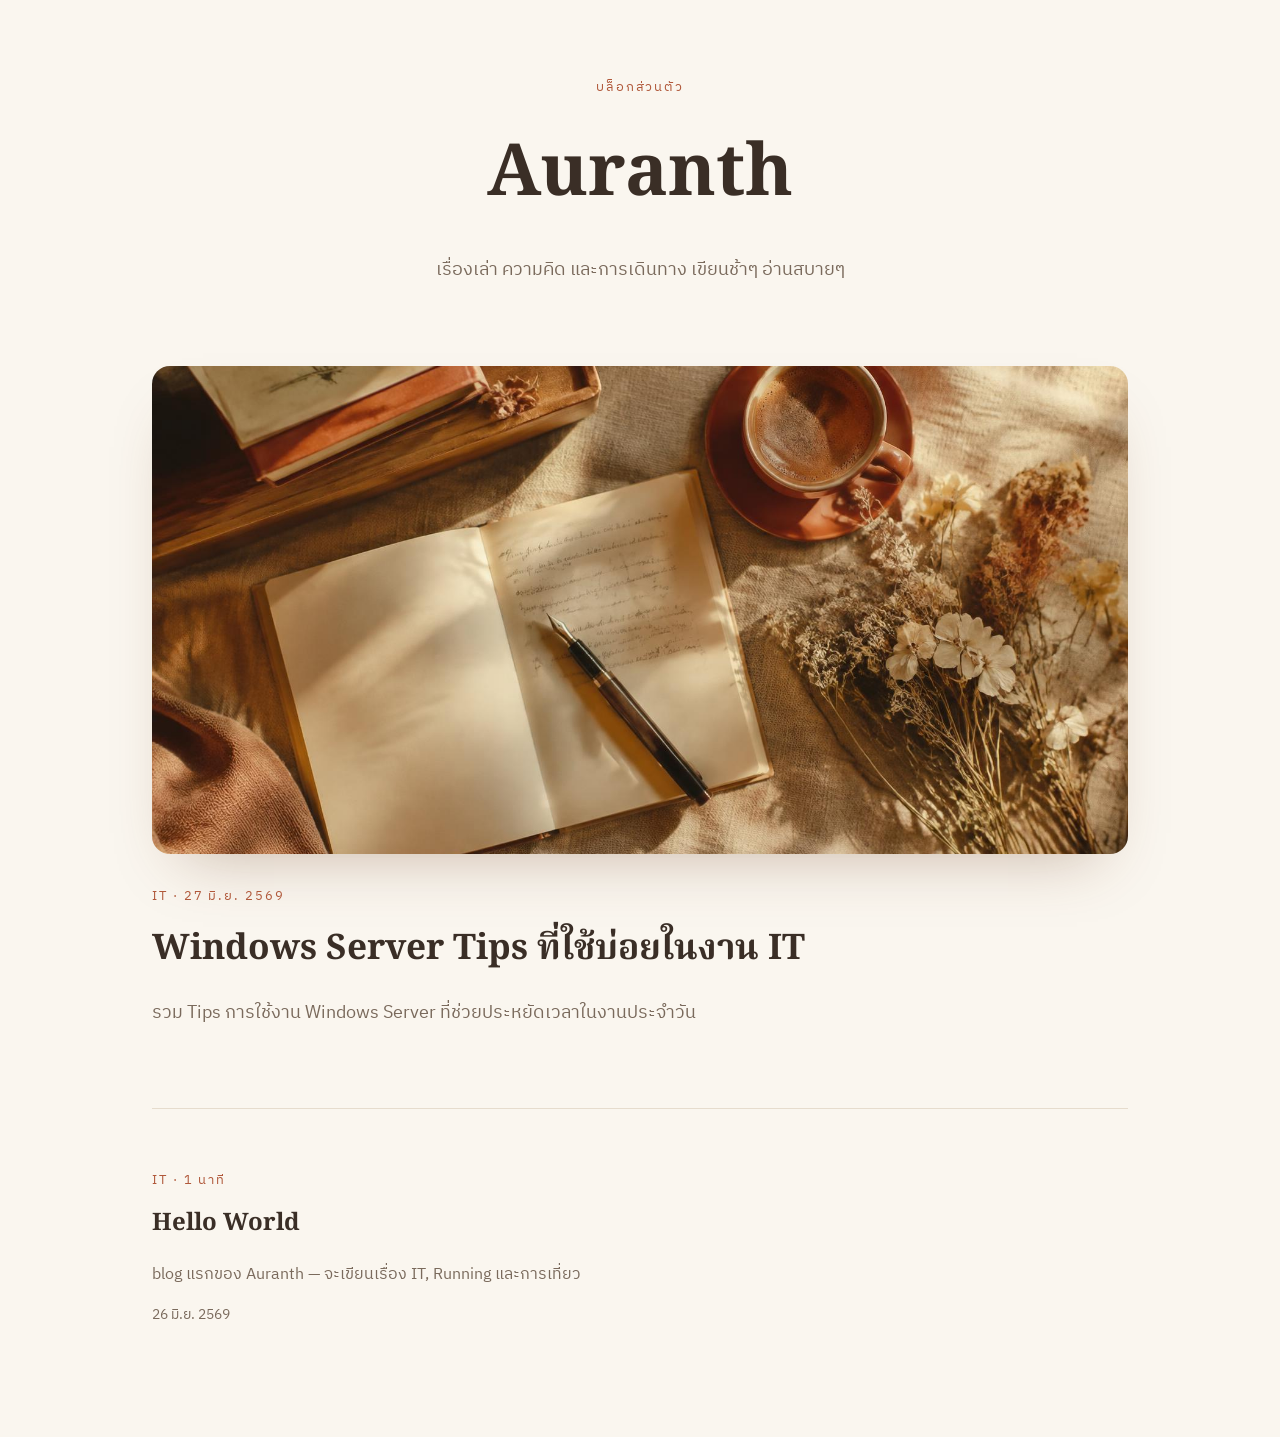
==== index.html @ a65bad3b "Add files via upload" ====
<!doctype html><html lang="th"><head><meta charset="utf-8"><meta name="viewport" content="width=device-width,initial-scale=1">
<title>Auranth — บล็อกส่วนตัว</title><meta name="description" content="เรื่องเล่า ความคิด และการเดินทาง ในบล็อกส่วนตัว Auranth"><meta property="og:title" content="Auranth — บล็อกส่วนตัว"><meta property="og:description" content="เรื่องเล่า ความคิด และการเดินทาง ในบล็อกส่วนตัว Auranth">
<link rel="stylesheet" href="https://fonts.googleapis.com/css2?family=Noto+Serif+Thai:wght@500;700&family=IBM+Plex+Sans+Thai:wght@400;500&display=swap">
<link rel="stylesheet" href="style.css"></head><body><main><section class="hero"><p class="eb">บล็อกส่วนตัว</p><h1 class="d">Auranth</h1><p class="mu" style="font-size:1.1rem">เรื่องเล่า ความคิด และการเดินทาง เขียนช้าๆ อ่านสบายๆ</p></section>
<a class="f" href="posts/windows-server-tips/"><div class="img"><img src="hero.jpg" alt=""></div><p class="eb" style="margin-top:32px">IT · 27 มิ.ย. 2569</p><h2 class="d">Windows Server Tips ที่ใช้บ่อยในงาน IT</h2><p class="mu" style="font-size:1.1rem">รวม Tips การใช้งาน Windows Server ที่ช่วยประหยัดเวลาในงานประจำวัน</p></a>
<div class="grid"><a href="posts/hello-world/"><p class="eb">IT · 1 นาที</p><h3 class="d">Hello World</h3><p class="mu">blog แรกของ Auranth — จะเขียนเรื่อง IT, Running และการเที่ยว</p><p class="mu" style="font-size:.85rem">26 มิ.ย. 2569</p></a></div></main></body></html>
---- style.css ----
*{box-sizing:border-box}body{margin:0;background:#faf6ef;color:#3a2e26;font-family:'IBM Plex Sans Thai',sans-serif;line-height:1.7}
a{color:inherit;text-decoration:none}main,article{margin:0 auto;padding:0 24px 96px}main{max-width:1024px}article{max-width:672px;padding-top:64px}
.d{font-family:'Noto Serif Thai',serif;font-weight:700}.eb{font-size:.8rem;letter-spacing:.15em;text-transform:uppercase;color:#b0583a}
.mu{color:#7a6a5c}.hero{text-align:center;padding:64px 0}.hero h1{font-size:clamp(3rem,8vw,4.5rem);margin:16px 0 0}
.img{overflow:hidden;border-radius:18px;box-shadow:0 30px 60px -30px rgba(110,60,30,.35)}.img img{width:100%;aspect-ratio:2/1;object-fit:cover;display:block;transition:transform .7s}
.f:hover img{transform:scale(1.05)}a:hover h2,a:hover h3{color:#b0583a}h2{font-size:2.2rem;margin:12px 0}h3{font-size:1.5rem;margin:12px 0 8px}
.grid{display:grid;gap:40px;grid-template-columns:repeat(auto-fit,minmax(300px,1fr));margin-top:80px;border-top:1px solid #e6dccd;padding-top:48px}
.body{margin-top:40px;border-top:1px solid #e6dccd;padding-top:40px;font-size:1.12rem;line-height:2}.body p{white-space:pre-line}
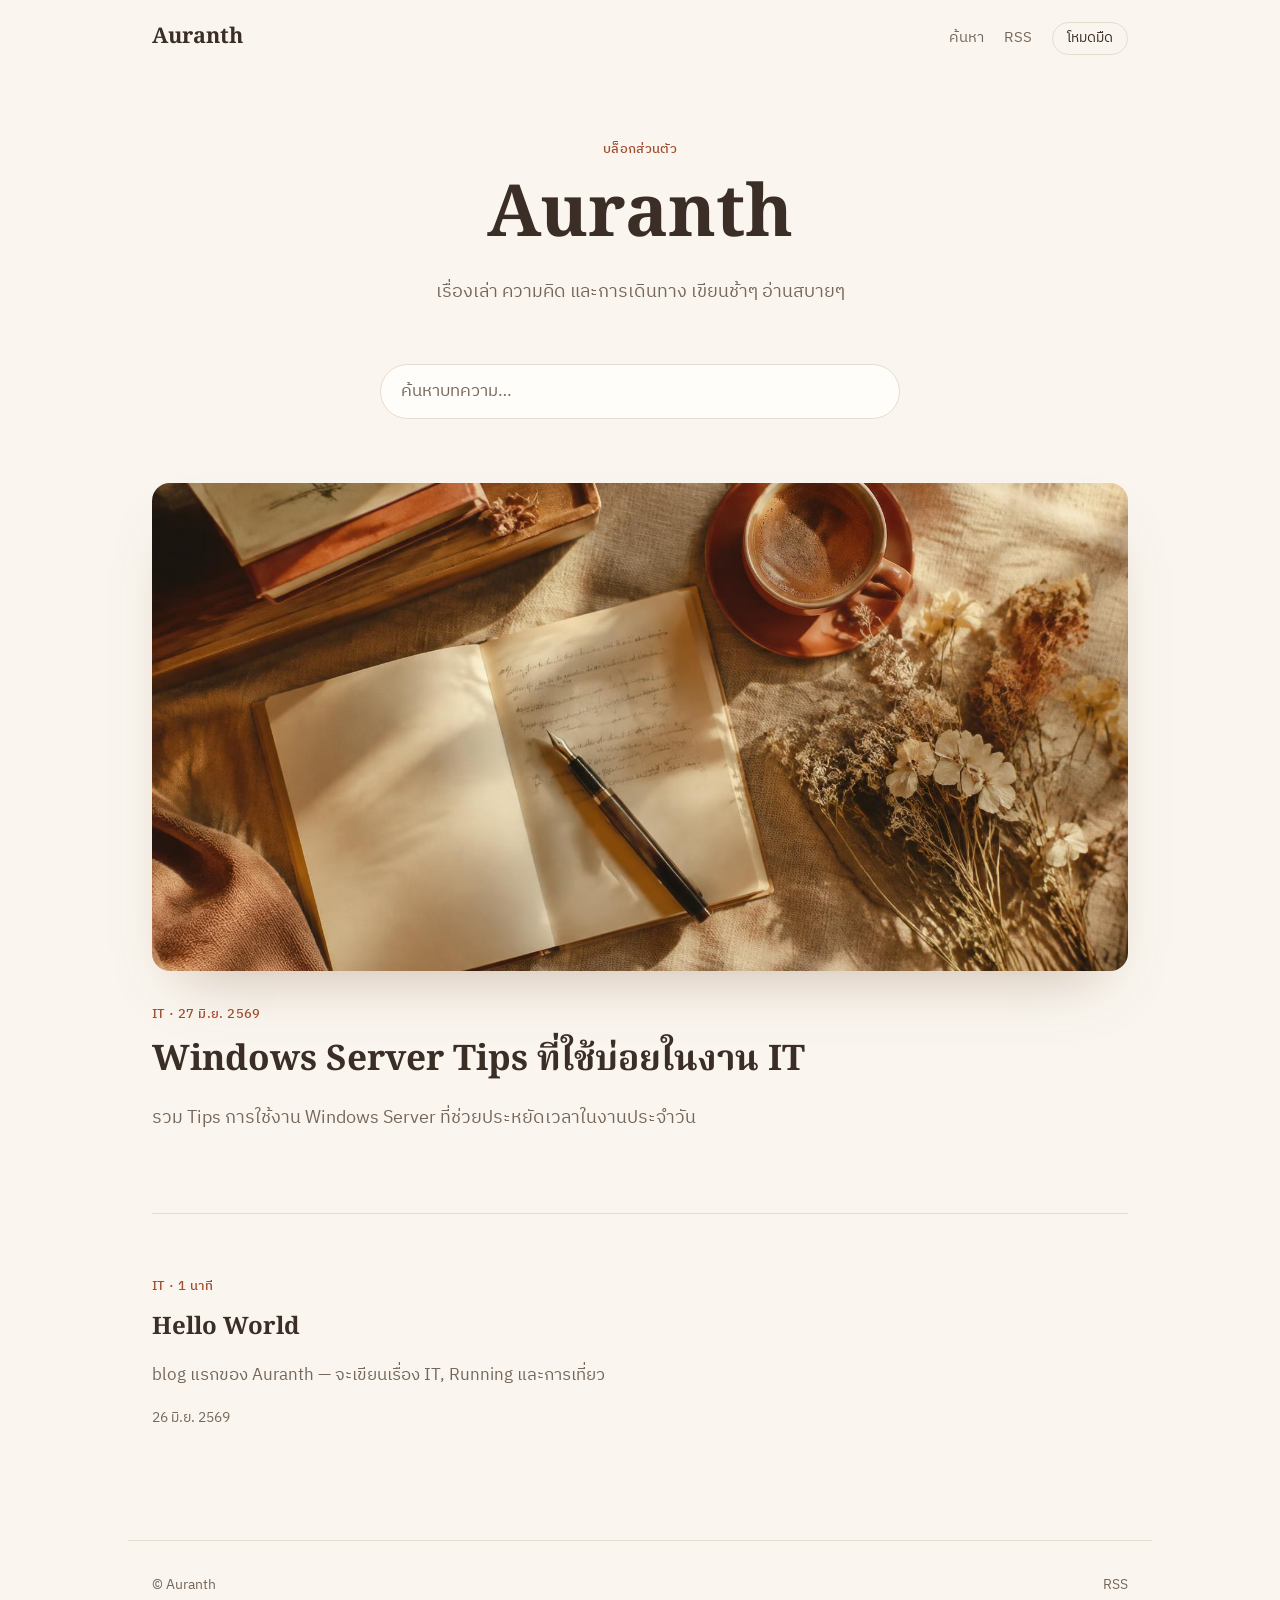
==== commit b8a3e637: "Add files via upload" ====
--- a/index.html
+++ b/index.html
@@ -1,6 +1,18 @@
 <!doctype html><html lang="th"><head><meta charset="utf-8"><meta name="viewport" content="width=device-width,initial-scale=1">
-<title>Auranth — บล็อกส่วนตัว</title><meta name="description" content="เรื่องเล่า ความคิด และการเดินทาง ในบล็อกส่วนตัว Auranth"><meta property="og:title" content="Auranth — บล็อกส่วนตัว"><meta property="og:description" content="เรื่องเล่า ความคิด และการเดินทาง ในบล็อกส่วนตัว Auranth">
+<title>Auranth — บล็อกส่วนตัว</title><meta name="description" content="เรื่องเล่า ความคิด และการเดินทาง ในบล็อกส่วนตัว Auranth"><meta property="og:title" content="Auranth — บล็อกส่วนตัว"><meta property="og:description" content="เรื่องเล่า ความคิด และการเดินทาง ในบล็อกส่วนตัว Auranth"><meta property="og:type" content="website"><meta name="twitter:card" content="summary_large_image">
+<link rel="alternate" type="application/rss+xml" title="Auranth" href="feed.xml">
+<link rel="preconnect" href="https://fonts.googleapis.com"><link rel="preconnect" href="https://fonts.gstatic.com" crossorigin>
 <link rel="stylesheet" href="https://fonts.googleapis.com/css2?family=Noto+Serif+Thai:wght@500;700&family=IBM+Plex+Sans+Thai:wght@400;500&display=swap">
-<link rel="stylesheet" href="style.css"></head><body><main><section class="hero"><p class="eb">บล็อกส่วนตัว</p><h1 class="d">Auranth</h1><p class="mu" style="font-size:1.1rem">เรื่องเล่า ความคิด และการเดินทาง เขียนช้าๆ อ่านสบายๆ</p></section>
-<a class="f" href="posts/windows-server-tips/"><div class="img"><img src="hero.jpg" alt=""></div><p class="eb" style="margin-top:32px">IT · 27 มิ.ย. 2569</p><h2 class="d">Windows Server Tips ที่ใช้บ่อยในงาน IT</h2><p class="mu" style="font-size:1.1rem">รวม Tips การใช้งาน Windows Server ที่ช่วยประหยัดเวลาในงานประจำวัน</p></a>
-<div class="grid"><a href="posts/hello-world/"><p class="eb">IT · 1 นาที</p><h3 class="d">Hello World</h3><p class="mu">blog แรกของ Auranth — จะเขียนเรื่อง IT, Running และการเที่ยว</p><p class="mu" style="font-size:.85rem">26 มิ.ย. 2569</p></a></div></main></body></html>+<link rel="stylesheet" href="style.css">
+<script>try{var t=localStorage.getItem('theme');if(t)document.documentElement.dataset.theme=t}catch(e){}</script></head><body>
+<a class="skip" href="#main">ข้ามไปเนื้อหา</a><header class="top"><a class="brand d" href="./">Auranth</a><nav class="tools" aria-label="เมนู"><a href="#search">ค้นหา</a><a href="feed.xml">RSS</a><button id="tt" class="tt" type="button" aria-pressed="false">โหมดมืด</button></nav></header>
+<main id="main"><section class="hero"><p class="eb">บล็อกส่วนตัว</p><h1 class="d">Auranth</h1><p class="mu" style="font-size:1.1rem">เรื่องเล่า ความคิด และการเดินทาง เขียนช้าๆ อ่านสบายๆ</p></section>
+<form class="srch" id="search" role="search" onsubmit="return false"><input id="q" type="search" placeholder="ค้นหาบทความ…" aria-label="ค้นหาบทความ" autocomplete="off"></form>
+<div class="chips" id="chips" role="group" aria-label="กรองตามหมวด"></div>
+<!--POSTS:START-->
+<a class="f" data-slug="windows-server-tips" data-cat="IT" data-tags="" href="posts/windows-server-tips/"><div class="img"><img src="hero.jpg" alt=""></div><p class="eb" style="margin-top:32px">IT · 27 มิ.ย. 2569</p><h2 class="d">Windows Server Tips ที่ใช้บ่อยในงาน IT</h2><p class="mu" style="font-size:1.1rem">รวม Tips การใช้งาน Windows Server ที่ช่วยประหยัดเวลาในงานประจำวัน</p></a>
+<div class="grid"><a class="c" data-slug="hello-world" data-cat="IT" data-tags="" href="posts/hello-world/"><p class="eb">IT · 1 นาที</p><h3 class="d">Hello World</h3><p class="mu">blog แรกของ Auranth — จะเขียนเรื่อง IT, Running และการเที่ยว</p><p class="mu" style="font-size:.85rem">26 มิ.ย. 2569</p></a></div>
+<!--POSTS:END-->
+<p id="none" class="mu" style="text-align:center;margin-top:48px" hidden>ไม่พบบทความที่ตรงกัน</p></main>
+<footer class="foot"><span>© Auranth</span><a href="feed.xml">RSS</a></footer>
+<script src="assets/site.js" defer></script></body></html>
--- a/style.css
+++ b/style.css
@@ -1,8 +1,94 @@
-*{box-sizing:border-box}body{margin:0;background:#faf6ef;color:#3a2e26;font-family:'IBM Plex Sans Thai',sans-serif;line-height:1.7}
-a{color:inherit;text-decoration:none}main,article{margin:0 auto;padding:0 24px 96px}main{max-width:1024px}article{max-width:672px;padding-top:64px}
-.d{font-family:'Noto Serif Thai',serif;font-weight:700}.eb{font-size:.8rem;letter-spacing:.15em;text-transform:uppercase;color:#b0583a}
-.mu{color:#7a6a5c}.hero{text-align:center;padding:64px 0}.hero h1{font-size:clamp(3rem,8vw,4.5rem);margin:16px 0 0}
-.img{overflow:hidden;border-radius:18px;box-shadow:0 30px 60px -30px rgba(110,60,30,.35)}.img img{width:100%;aspect-ratio:2/1;object-fit:cover;display:block;transition:transform .7s}
-.f:hover img{transform:scale(1.05)}a:hover h2,a:hover h3{color:#b0583a}h2{font-size:2.2rem;margin:12px 0}h3{font-size:1.5rem;margin:12px 0 8px}
-.grid{display:grid;gap:40px;grid-template-columns:repeat(auto-fit,minmax(300px,1fr));margin-top:80px;border-top:1px solid #e6dccd;padding-top:48px}
-.body{margin-top:40px;border-top:1px solid #e6dccd;padding-top:40px;font-size:1.12rem;line-height:2}.body p{white-space:pre-line}+:root{--bg:#faf6ef;--card:#fffdf9;--ink:#3a2e26;--mu:#76675a;--ac:#a14d30;--line:#e6dccd;--code:#f1e9dc;--sh:rgba(110,60,30,.35);color-scheme:light}
+:root[data-theme=dark]{--bg:#1c1713;--card:#251f1a;--ink:#eadfd2;--mu:#a8998a;--ac:#e08a63;--line:#3a3028;--code:#2a231d;--sh:rgba(0,0,0,.6);color-scheme:dark}
+@media(prefers-color-scheme:dark){:root:not([data-theme=light]){--bg:#1c1713;--card:#251f1a;--ink:#eadfd2;--mu:#a8998a;--ac:#e08a63;--line:#3a3028;--code:#2a231d;--sh:rgba(0,0,0,.6);color-scheme:dark}}
+*{box-sizing:border-box}
+html{scroll-behavior:smooth;-webkit-text-size-adjust:100%}
+@media(prefers-reduced-motion:reduce){html{scroll-behavior:auto}*{transition:none!important;animation:none!important}}
+body{margin:0;background:var(--bg);color:var(--ink);font-family:'IBM Plex Sans Thai',system-ui,sans-serif;line-height:1.7;font-size:1.0625rem}
+a{color:inherit;text-decoration:none}
+:focus-visible{outline:2px solid var(--ac);outline-offset:3px;border-radius:4px}
+[hidden]{display:none!important}
+.skip{position:absolute;left:-999px;top:8px;background:var(--ink);color:var(--bg);padding:8px 14px;border-radius:8px;z-index:40}.skip:focus{left:8px}
+main,article{margin:0 auto;padding:0 24px 96px}
+main{max-width:1024px}
+article{max-width:700px;padding-top:40px}
+.d{font-family:'Noto Serif Thai',serif;font-weight:700}
+.eb{font-size:.82rem;letter-spacing:.03em;color:var(--ac);font-weight:500}
+.eb a:hover{text-decoration:underline}
+.mu{color:var(--mu)}
+
+/* header / footer */
+.top{max-width:1024px;margin:0 auto;padding:20px 24px;display:flex;align-items:center;justify-content:space-between;gap:16px}
+.brand{font-size:1.35rem}
+.tools{display:flex;align-items:center;gap:20px;font-size:.95rem;color:var(--mu)}
+.tools a:hover{color:var(--ac)}
+.tt{font:inherit;font-size:.85rem;color:var(--ink);background:transparent;border:1px solid var(--line);border-radius:999px;padding:4px 14px;cursor:pointer}
+.tt:hover{border-color:var(--ac);color:var(--ac)}
+.foot{max-width:1024px;margin:0 auto;padding:32px 24px 56px;border-top:1px solid var(--line);display:flex;justify-content:space-between;gap:16px;flex-wrap:wrap;color:var(--mu);font-size:.9rem}
+.foot a:hover{color:var(--ac)}
+
+/* home */
+.hero{text-align:center;padding:48px 0 40px}
+.hero h1{font-size:clamp(3rem,8vw,4.5rem);margin:16px 0 0;line-height:1.15}
+.srch{max-width:520px;margin:0 auto 16px}
+.srch input{width:100%;font:inherit;padding:12px 20px;border:1px solid var(--line);border-radius:999px;background:var(--card);color:var(--ink)}
+.srch input::placeholder{color:var(--mu)}
+.chips,.tags{display:flex;flex-wrap:wrap;gap:8px}
+.chips{justify-content:center;margin-bottom:48px}
+.chip{display:inline-block;font:inherit;font-size:.88rem;line-height:1.6;padding:2px 16px;border-radius:999px;border:1px solid var(--line);background:transparent;color:var(--mu);cursor:pointer}
+.chip:hover{border-color:var(--ac);color:var(--ac)}
+.chip[aria-pressed=true]{background:var(--ink);border-color:var(--ink);color:var(--bg)}
+.img{overflow:hidden;border-radius:18px;box-shadow:0 30px 60px -30px var(--sh)}
+.img img{width:100%;aspect-ratio:2/1;object-fit:cover;display:block;transition:transform .7s}
+.f{display:block}.f:hover img{transform:scale(1.04)}
+a:hover h2,a:hover h3{color:var(--ac)}
+h2{font-size:2.2rem;margin:12px 0;line-height:1.35}
+h3{font-size:1.5rem;margin:12px 0 8px;line-height:1.4}
+.grid{display:grid;gap:56px 40px;grid-template-columns:repeat(auto-fit,minmax(280px,1fr));margin-top:80px;border-top:1px solid var(--line);padding-top:48px}
+.c{display:block}
+.th{overflow:hidden;border-radius:12px;margin-bottom:16px;aspect-ratio:16/10;background:var(--line)}
+.th img{width:100%;height:100%;object-fit:cover;display:block}
+
+/* post */
+article>.mu:first-child{font-size:.95rem}
+article>.mu:first-child:hover{color:var(--ac)}
+.cover{margin:32px 0 0}
+.cover img{width:100%;aspect-ratio:2/1;object-fit:cover;border-radius:18px;display:block}
+.toc{border:1px solid var(--line);border-radius:14px;padding:16px 24px;margin:32px 0 0;font-size:.95rem}
+.toc b{display:block}
+.toc ol{margin:8px 0 0;padding-left:1.3em}
+.toc a:hover{color:var(--ac)}
+.body{margin-top:40px;border-top:1px solid var(--line);padding-top:40px;font-size:1.12rem;line-height:2}
+.body>:first-child{margin-top:0}
+.body p{white-space:pre-line;margin:0 0 1.2em}
+.body h2{font-size:1.7rem;margin:2em 0 .6em;scroll-margin-top:24px}
+.body h3{font-size:1.3rem;margin:1.8em 0 .5em}
+.body a{color:var(--ac);text-decoration:underline;text-underline-offset:3px}
+.body code{font-family:ui-monospace,SFMono-Regular,Menlo,Consolas,monospace;font-size:.88em;background:var(--code);padding:.1em .4em;border-radius:6px;line-height:1.6}
+.body pre{background:var(--code);border:1px solid var(--line);border-radius:12px;padding:16px 20px;overflow-x:auto;line-height:1.6;margin:0 0 1.5em}
+.body pre code{background:none;padding:0;font-size:.88rem;white-space:pre}
+.body blockquote{margin:0 0 1.4em;padding:2px 0 2px 20px;border-left:3px solid var(--ac);color:var(--mu)}
+.body blockquote p{margin:0}
+.body ul{padding-left:1.4em;margin:0 0 1.2em}
+.body figure{margin:2em 0}
+.body figure img{width:100%;height:auto;border-radius:12px;display:block}
+.body figcaption{font-size:.88rem;color:var(--mu);text-align:center;margin-top:8px;line-height:1.5}
+.tags{margin-top:40px}
+.share{margin:20px 0 0}
+.more{max-width:700px;margin:0 auto;padding:0 24px 96px}
+.pn{display:grid;gap:16px;grid-template-columns:1fr 1fr}
+.pnl{display:block;border:1px solid var(--line);border-radius:14px;padding:14px 20px}
+.pnl:hover{border-color:var(--ac)}
+.pnl small{display:block;color:var(--mu);font-size:.82rem}
+.pnl.nx{text-align:right}
+.rel{margin-top:56px}
+.rel h2{font-size:1.4rem;margin:0 0 8px}
+.rel a{display:block;padding:12px 0;border-top:1px solid var(--line)}
+.rel a:hover{color:var(--ac)}
+.rel small{color:var(--mu);margin-left:8px}
+#bar{position:fixed;top:0;left:0;right:0;height:3px;background:var(--ac);transform:scaleX(0);transform-origin:0 50%;z-index:30}
+
+@media(max-width:640px){
+  .hero{padding:24px 0 32px}.pn{grid-template-columns:1fr}.pnl.nx{text-align:left}
+  article{padding-top:24px}.body{font-size:1.06rem}h2{font-size:1.8rem}.tools{gap:14px}
+}
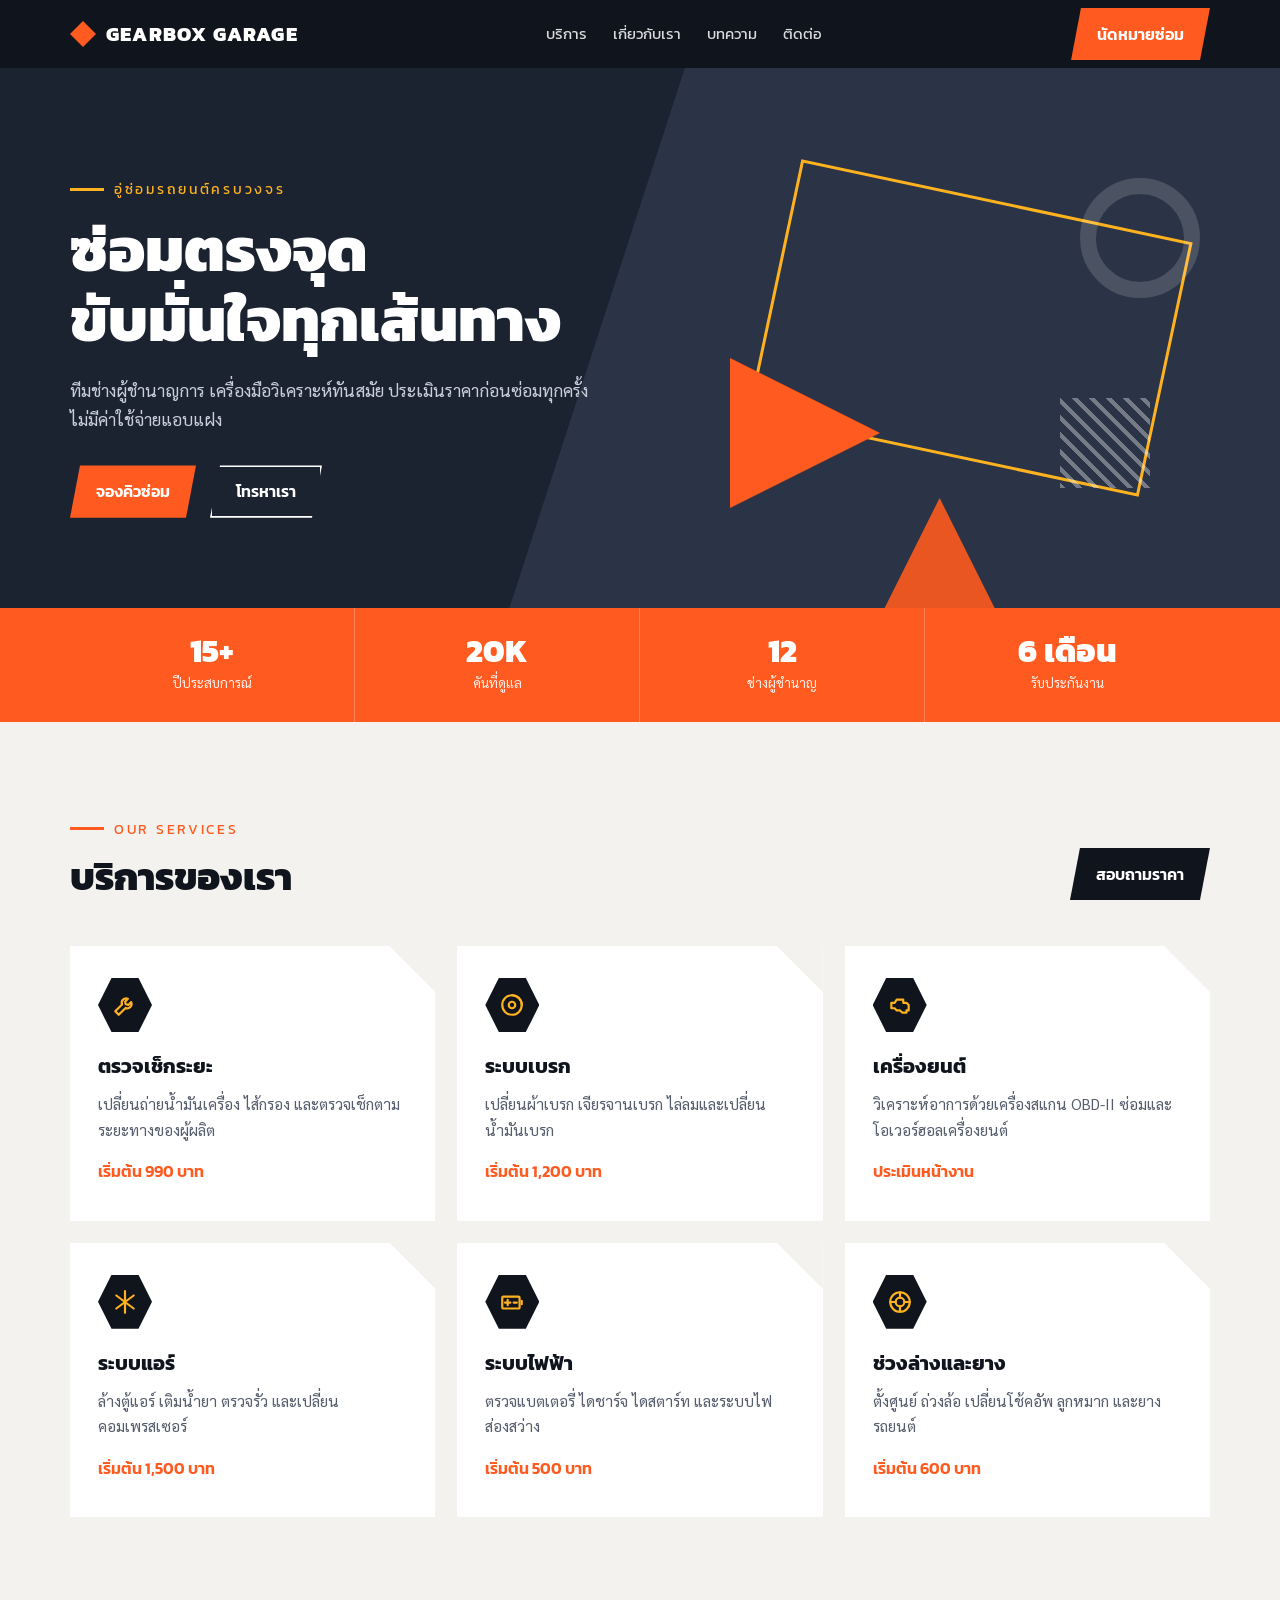
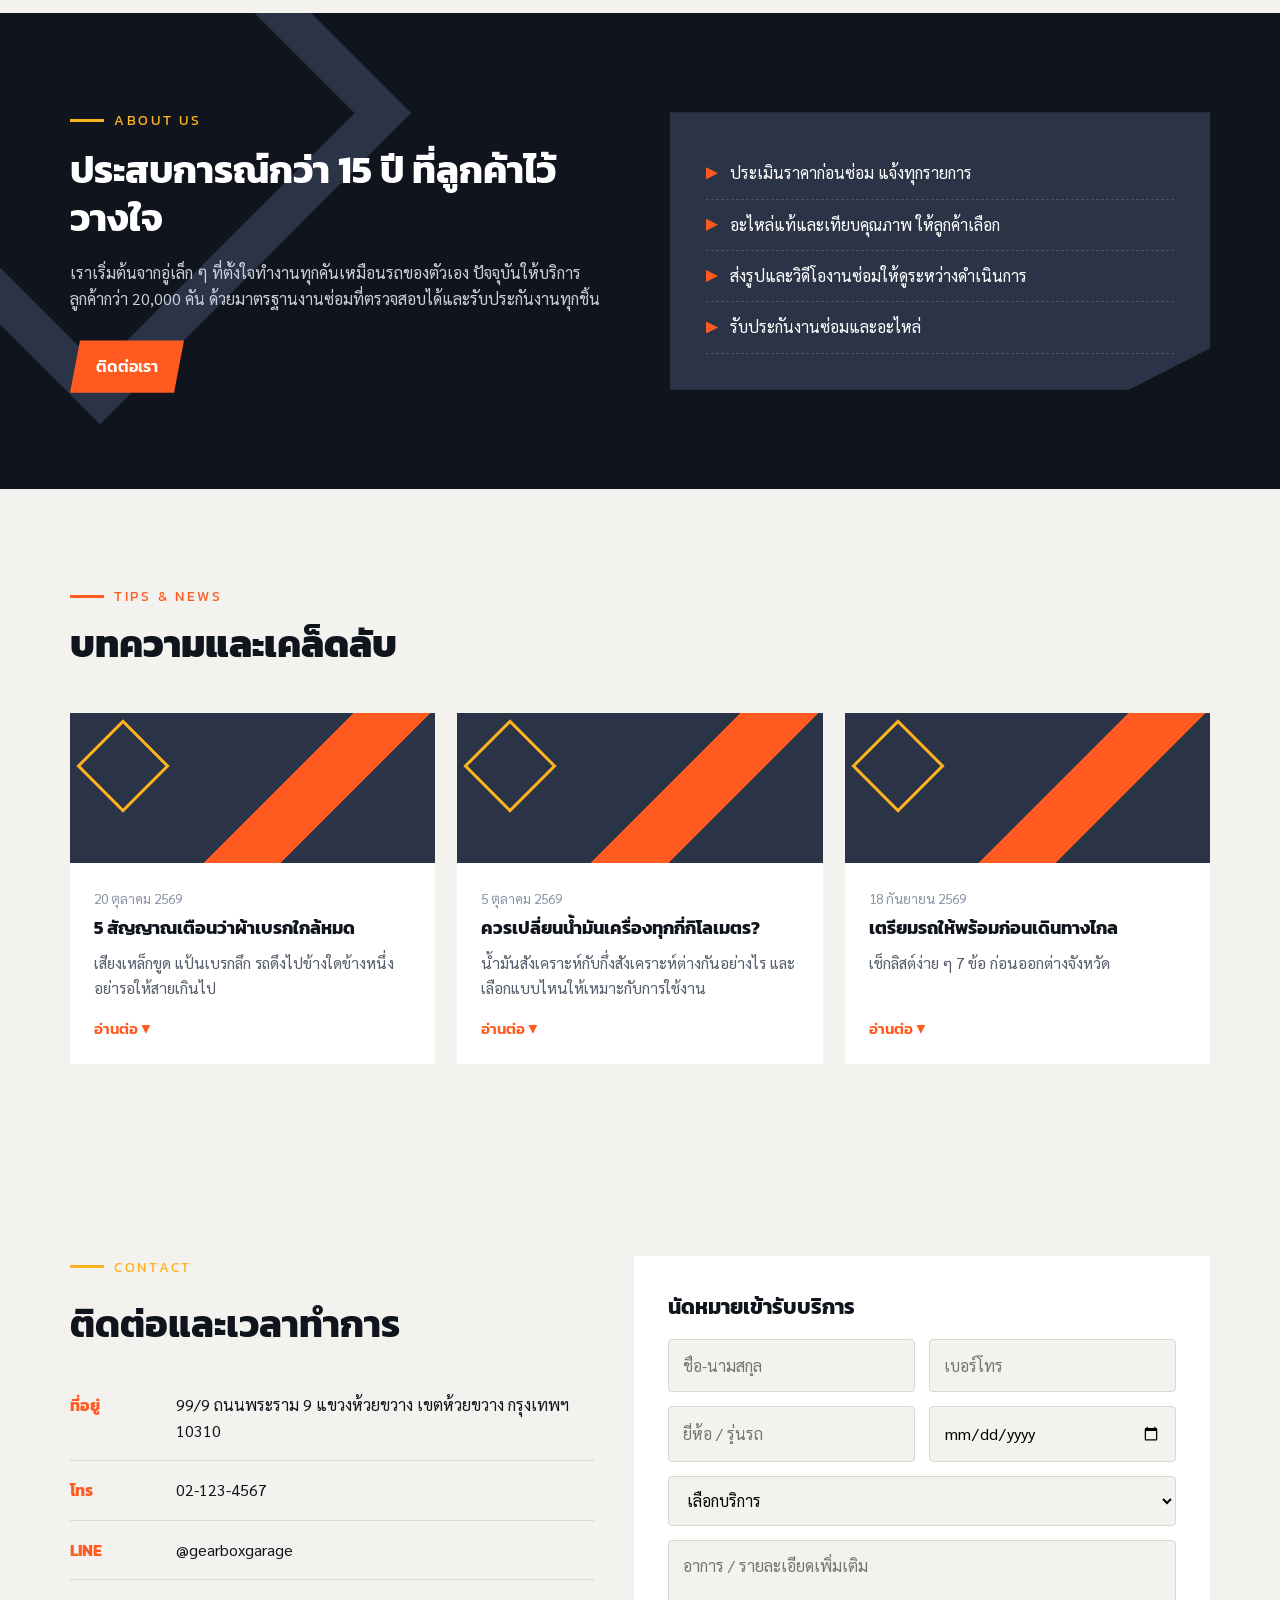
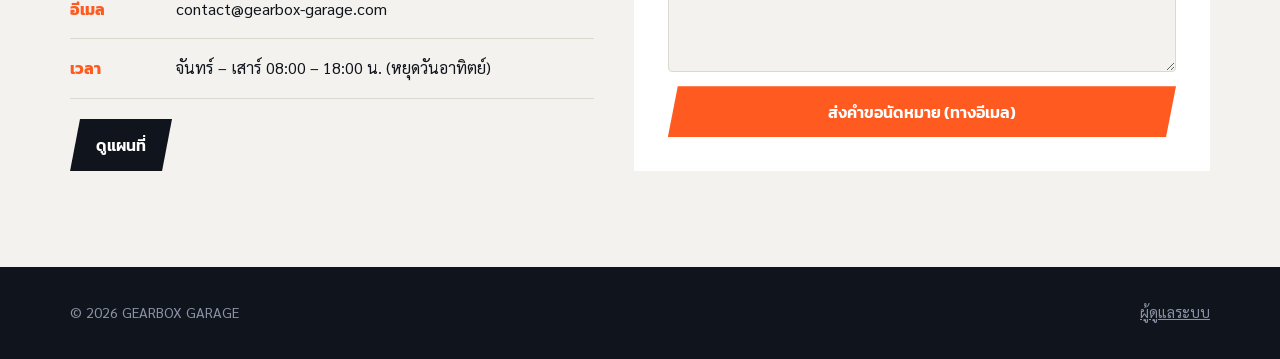
==== commit a45cb93d: "Add files via upload" ====
--- a/index.html
+++ b/index.html
@@ -1,18 +1,104 @@
-<!doctype html><html lang="th"><head><meta charset="utf-8"><meta name="viewport" content="width=device-width,initial-scale=1">
-<title>Auranth — บล็อกส่วนตัว</title><meta name="description" content="เรื่องเล่า ความคิด และการเดินทาง ในบล็อกส่วนตัว Auranth"><meta property="og:title" content="Auranth — บล็อกส่วนตัว"><meta property="og:description" content="เรื่องเล่า ความคิด และการเดินทาง ในบล็อกส่วนตัว Auranth"><meta property="og:type" content="website"><meta name="twitter:card" content="summary_large_image">
-<link rel="alternate" type="application/rss+xml" title="Auranth" href="feed.xml">
-<link rel="preconnect" href="https://fonts.googleapis.com"><link rel="preconnect" href="https://fonts.gstatic.com" crossorigin>
-<link rel="stylesheet" href="https://fonts.googleapis.com/css2?family=Noto+Serif+Thai:wght@500;700&family=IBM+Plex+Sans+Thai:wght@400;500&display=swap">
-<link rel="stylesheet" href="style.css">
-<script>try{var t=localStorage.getItem('theme');if(t)document.documentElement.dataset.theme=t}catch(e){}</script></head><body>
-<a class="skip" href="#main">ข้ามไปเนื้อหา</a><header class="top"><a class="brand d" href="./">Auranth</a><nav class="tools" aria-label="เมนู"><a href="#search">ค้นหา</a><a href="feed.xml">RSS</a><button id="tt" class="tt" type="button" aria-pressed="false">โหมดมืด</button></nav></header>
-<main id="main"><section class="hero"><p class="eb">บล็อกส่วนตัว</p><h1 class="d">Auranth</h1><p class="mu" style="font-size:1.1rem">เรื่องเล่า ความคิด และการเดินทาง เขียนช้าๆ อ่านสบายๆ</p></section>
-<form class="srch" id="search" role="search" onsubmit="return false"><input id="q" type="search" placeholder="ค้นหาบทความ…" aria-label="ค้นหาบทความ" autocomplete="off"></form>
-<div class="chips" id="chips" role="group" aria-label="กรองตามหมวด"></div>
-<!--POSTS:START-->
-<a class="f" data-slug="windows-server-tips" data-cat="IT" data-tags="" href="posts/windows-server-tips/"><div class="img"><img src="hero.jpg" alt=""></div><p class="eb" style="margin-top:32px">IT · 27 มิ.ย. 2569</p><h2 class="d">Windows Server Tips ที่ใช้บ่อยในงาน IT</h2><p class="mu" style="font-size:1.1rem">รวม Tips การใช้งาน Windows Server ที่ช่วยประหยัดเวลาในงานประจำวัน</p></a>
-<div class="grid"><a class="c" data-slug="hello-world" data-cat="IT" data-tags="" href="posts/hello-world/"><p class="eb">IT · 1 นาที</p><h3 class="d">Hello World</h3><p class="mu">blog แรกของ Auranth — จะเขียนเรื่อง IT, Running และการเที่ยว</p><p class="mu" style="font-size:.85rem">26 มิ.ย. 2569</p></a></div>
-<!--POSTS:END-->
-<p id="none" class="mu" style="text-align:center;margin-top:48px" hidden>ไม่พบบทความที่ตรงกัน</p></main>
-<footer class="foot"><span>© Auranth</span><a href="feed.xml">RSS</a></footer>
-<script src="assets/site.js" defer></script></body></html>
+<!doctype html>
+<html lang="th">
+<head>
+<meta charset="utf-8">
+<meta name="viewport" content="width=device-width, initial-scale=1">
+<title>อู่ซ่อมรถยนต์</title>
+<link rel="stylesheet" href="assets/style.css">
+</head>
+<body>
+<header class="top">
+  <div class="wrap">
+    <a class="brand" href="#"><span class="mark"></span><span data-bind="site.name"></span></a>
+    <nav class="menu" id="menu">
+      <a href="#services">บริการ</a>
+      <a href="#about">เกี่ยวกับเรา</a>
+      <a href="#blog">บทความ</a>
+      <a href="#contact">ติดต่อ</a>
+    </nav>
+    <a class="btn" href="#contact">นัดหมายซ่อม</a>
+    <button class="burger" aria-label="เมนู" onclick="document.getElementById('menu').classList.toggle('show')">☰</button>
+  </div>
+</header>
+
+<section class="hero">
+  <div class="wrap">
+    <div>
+      <div class="kicker" data-bind="site.tagline"></div>
+      <h1 data-bind="site.heroTitle"></h1>
+      <p data-bind="site.heroText"></p>
+      <div class="actions">
+        <a class="btn" href="#contact">จองคิวซ่อม</a>
+        <a class="btn ghost" id="callBtn" href="#">โทรหาเรา</a>
+      </div>
+    </div>
+    <div class="geo" aria-hidden="true"><span class="g1"></span><span class="g2"></span><span class="g3"></span><span class="g4"></span></div>
+  </div>
+</section>
+
+<div class="stats"><div class="wrap" id="stats"></div></div>
+
+<section id="services">
+  <div class="wrap">
+    <div class="head">
+      <div><div class="kicker">Our Services</div><h2>บริการของเรา</h2></div>
+      <a class="btn dark" href="#contact">สอบถามราคา</a>
+    </div>
+    <div class="grid" id="serviceList"></div>
+  </div>
+</section>
+
+<section class="about" id="about">
+  <div class="wrap">
+    <div>
+      <div class="kicker">About Us</div>
+      <h2 data-bind="site.aboutTitle" style="font-size:clamp(1.7rem,3vw,2.4rem);line-height:1.25"></h2>
+      <p data-bind="site.aboutText"></p>
+      <a class="btn" href="#contact">ติดต่อเรา</a>
+    </div>
+    <ul class="panel">
+      <li>ประเมินราคาก่อนซ่อม แจ้งทุกรายการ</li>
+      <li>อะไหล่แท้และเทียบคุณภาพ ให้ลูกค้าเลือก</li>
+      <li>ส่งรูปและวิดีโองานซ่อมให้ดูระหว่างดำเนินการ</li>
+      <li>รับประกันงานซ่อมและอะไหล่</li>
+    </ul>
+  </div>
+</section>
+
+<section id="blog">
+  <div class="wrap">
+    <div class="head"><div><div class="kicker">Tips &amp; News</div><h2>บทความและเคล็ดลับ</h2></div></div>
+    <div class="posts" id="postList"></div>
+  </div>
+</section>
+
+<section class="contact" id="contact">
+  <div class="wrap">
+    <div>
+      <div class="kicker">Contact</div>
+      <h2 style="font-size:clamp(1.7rem,3vw,2.4rem);margin-bottom:20px">ติดต่อและเวลาทำการ</h2>
+      <ul class="info">
+        <li><b>ที่อยู่</b><span data-bind="site.address"></span></li>
+        <li><b>โทร</b><span data-bind="site.phone"></span></li>
+        <li><b>LINE</b><span data-bind="site.line"></span></li>
+        <li><b>อีเมล</b><span data-bind="site.email"></span></li>
+        <li><b>เวลา</b><span data-bind="site.hours"></span></li>
+      </ul>
+      <p style="margin-top:20px"><a id="mapLink" class="btn dark" target="_blank" rel="noopener" href="#">ดูแผนที่</a></p>
+    </div>
+    <form class="book" id="bookForm">
+      <h3>นัดหมายเข้ารับบริการ</h3>
+      <div class="row2"><input name="name" placeholder="ชื่อ-นามสกุล" required><input name="tel" placeholder="เบอร์โทร" required></div>
+      <div class="row2"><input name="car" placeholder="ยี่ห้อ / รุ่นรถ"><input name="date" type="date"></div>
+      <select name="service" id="serviceSelect"><option value="">เลือกบริการ</option></select>
+      <textarea name="note" rows="4" placeholder="อาการ / รายละเอียดเพิ่มเติม"></textarea>
+      <button class="btn" type="submit">ส่งคำขอนัดหมาย (ทางอีเมล)</button>
+    </form>
+  </div>
+</section>
+
+<footer><div class="wrap"><span>© <span id="yr"></span> <span data-bind="site.name"></span></span><a href="admin.html">ผู้ดูแลระบบ</a></div></footer>
+
+<script src="assets/app.js"></script>
+</body>
+</html>
--- a/assets/style.css
+++ b/assets/style.css
@@ -0,0 +1,125 @@
+@import url('https://fonts.googleapis.com/css2?family=Kanit:wght@400;600;800&family=Sarabun:wght@400;600&display=swap');
+
+:root{
+  --ink:#10141c; --ink-2:#1b2230; --steel:#2b3446; --paper:#f4f2ee; --white:#fff;
+  --accent:#ff5a1f; --accent-2:#ffb21f; --muted:#8a93a6; --line:#dcd8d0;
+  --radius:4px; --max:1180px;
+}
+*{box-sizing:border-box;margin:0;padding:0}
+html{scroll-behavior:smooth}
+body{font-family:'Sarabun',system-ui,sans-serif;color:var(--ink);background:var(--paper);line-height:1.65}
+h1,h2,h3,.brand,.btn,.kicker{font-family:'Kanit',sans-serif}
+a{color:inherit}
+img{max-width:100%}
+.wrap{max-width:var(--max);margin:0 auto;padding:0 20px}
+
+/* header */
+header.top{position:sticky;top:0;z-index:50;background:var(--ink);color:#fff}
+.top .wrap{display:flex;align-items:center;justify-content:space-between;height:68px}
+.brand{font-weight:800;letter-spacing:.06em;font-size:1.25rem;display:flex;align-items:center;gap:10px;text-decoration:none}
+.brand .mark{width:26px;height:26px;background:var(--accent);clip-path:polygon(50% 0,100% 50%,50% 100%,0 50%)}
+nav.menu{display:flex;gap:26px}
+nav.menu a{text-decoration:none;font-family:'Kanit';font-size:.95rem;opacity:.85}
+nav.menu a:hover{opacity:1;color:var(--accent-2)}
+.burger{display:none;background:none;border:0;color:#fff;font-size:1.6rem;cursor:pointer}
+
+.btn{display:inline-block;background:var(--accent);color:#fff;border:0;padding:13px 26px;font-weight:600;text-decoration:none;cursor:pointer;clip-path:polygon(10px 0,100% 0,calc(100% - 10px) 100%,0 100%);transition:transform .15s,background .15s;font-size:1rem}
+.btn:hover{background:#e84a12;transform:translateY(-2px)}
+.btn.ghost{background:transparent;box-shadow:inset 0 0 0 2px #fff}
+.btn.dark{background:var(--ink)}
+
+/* hero */
+.hero{position:relative;background:var(--ink-2);color:#fff;overflow:hidden;padding:110px 0 140px}
+.hero::before{content:"";position:absolute;right:-8%;top:-20%;width:62%;height:140%;background:var(--steel);transform:skewX(-18deg)}
+.hero::after{content:"";position:absolute;right:18%;bottom:-60px;width:220px;height:220px;background:var(--accent);clip-path:polygon(50% 0,100% 100%,0 100%);opacity:.9}
+.hero .wrap{position:relative;z-index:2;display:grid;grid-template-columns:1.2fr 1fr;gap:40px;align-items:center}
+.kicker{color:var(--accent-2);letter-spacing:.2em;font-size:.85rem;text-transform:uppercase;margin-bottom:14px;display:flex;align-items:center;gap:10px}
+.kicker::before{content:"";width:34px;height:3px;background:var(--accent-2)}
+.hero h1{font-size:clamp(2.2rem,5vw,3.8rem);line-height:1.15;font-weight:800;white-space:pre-line}
+.hero p{margin:22px 0 32px;color:#c9cfdb;max-width:520px;font-size:1.08rem}
+.hero .actions{display:flex;gap:14px;flex-wrap:wrap}
+.geo{position:relative;height:340px}
+.geo span{position:absolute;display:block}
+.geo .g1{inset:20px 40px 60px 60px;border:3px solid var(--accent-2);transform:rotate(12deg)}
+.geo .g2{width:150px;height:150px;left:20px;bottom:10px;background:var(--accent);clip-path:polygon(0 0,100% 50%,0 100%)}
+.geo .g3{width:120px;height:120px;right:10px;top:0;border-radius:50%;border:16px solid #fff;opacity:.15}
+.geo .g4{width:90px;height:90px;right:60px;bottom:30px;background:repeating-linear-gradient(45deg,#fff 0 4px,transparent 4px 12px);opacity:.35}
+
+/* stats band */
+.stats{background:var(--accent);color:#fff;position:relative;z-index:3;margin-top:-50px}
+.stats .wrap{display:grid;grid-template-columns:repeat(4,1fr)}
+.stat{padding:26px 10px;text-align:center;border-right:1px solid rgba(255,255,255,.25)}
+.stat:last-child{border-right:0}
+.stat b{display:block;font-family:'Kanit';font-size:2rem;font-weight:800;line-height:1.1}
+.stat small{opacity:.9}
+
+section{padding:96px 0}
+.head{display:flex;justify-content:space-between;align-items:end;gap:20px;margin-bottom:46px;flex-wrap:wrap}
+.head h2{font-size:clamp(1.7rem,3vw,2.5rem);font-weight:800;line-height:1.2}
+.head .kicker{color:var(--accent)}
+.head .kicker::before{background:var(--accent)}
+
+/* services */
+.grid{display:grid;grid-template-columns:repeat(3,1fr);gap:22px}
+.card{background:#fff;padding:32px 28px;position:relative;border-bottom:4px solid transparent;transition:border-color .2s,transform .2s}
+.card:hover{border-color:var(--accent);transform:translateY(-4px)}
+.card::after{content:"";position:absolute;top:0;right:0;width:46px;height:46px;background:var(--paper);clip-path:polygon(0 0,100% 0,100% 100%)}
+.card .ic{width:54px;height:54px;background:var(--ink);color:var(--accent-2);display:grid;place-items:center;margin-bottom:18px;clip-path:polygon(25% 0,75% 0,100% 50%,75% 100%,25% 100%,0 50%)}
+.card .ic svg{width:26px;height:26px}
+.card h3{font-size:1.25rem;margin-bottom:8px}
+.card p{color:#555c6b;font-size:.97rem}
+.card .price{margin-top:16px;font-family:'Kanit';font-weight:600;color:var(--accent)}
+
+/* about */
+.about{background:var(--ink);color:#fff;position:relative;overflow:hidden}
+.about::before{content:"";position:absolute;left:-120px;top:-120px;width:360px;height:360px;border:40px solid var(--steel);transform:rotate(45deg)}
+.about .wrap{position:relative;display:grid;grid-template-columns:1fr 1fr;gap:60px;align-items:center}
+.about p{color:#c9cfdb;margin:18px 0 28px}
+.about .panel{background:var(--steel);padding:36px;clip-path:polygon(0 0,100% 0,100% 85%,85% 100%,0 100%)}
+.about .panel li{list-style:none;padding:12px 0;border-bottom:1px dashed rgba(255,255,255,.15);display:flex;gap:12px}
+.about .panel li::before{content:"";flex:0 0 12px;height:12px;margin-top:7px;background:var(--accent);clip-path:polygon(0 0,100% 50%,0 100%)}
+
+/* blog */
+.posts{display:grid;grid-template-columns:repeat(3,1fr);gap:22px}
+.post{background:#fff;display:flex;flex-direction:column}
+.post .thumb{height:150px;background:var(--steel);position:relative;overflow:hidden}
+.post .thumb::before{content:"";position:absolute;inset:0;background:linear-gradient(135deg,transparent 55%,var(--accent) 55% 70%,transparent 70%)}
+.post .thumb::after{content:"";position:absolute;left:20px;top:20px;width:60px;height:60px;border:3px solid var(--accent-2);transform:rotate(45deg)}
+.post .in{padding:24px;flex:1;display:flex;flex-direction:column}
+.post time{font-size:.85rem;color:var(--muted)}
+.post h3{font-size:1.15rem;margin:6px 0 10px;line-height:1.35}
+.post p{color:#555c6b;font-size:.95rem;flex:1}
+.post button{margin-top:16px;align-self:flex-start;background:none;border:0;font-family:'Kanit';color:var(--accent);font-weight:600;cursor:pointer;font-size:.95rem}
+.post .full{display:none;margin-top:10px;color:#333;font-size:.95rem}
+.post.open .full{display:block}
+
+/* contact */
+.contact .wrap{display:grid;grid-template-columns:1fr 1.1fr;gap:40px}
+.info li{list-style:none;display:flex;gap:16px;padding:16px 0;border-bottom:1px solid var(--line)}
+.info b{font-family:'Kanit';min-width:90px;color:var(--accent)}
+form.book{background:#fff;padding:34px;display:grid;gap:14px}
+form.book h3{font-size:1.3rem}
+input,select,textarea{width:100%;padding:12px 14px;border:1px solid var(--line);background:var(--paper);font:inherit;border-radius:var(--radius)}
+input:focus,select:focus,textarea:focus{outline:2px solid var(--accent);border-color:transparent}
+.row2{display:grid;grid-template-columns:1fr 1fr;gap:14px}
+
+footer{background:var(--ink);color:#8a93a6;padding:34px 0;font-size:.9rem}
+footer .wrap{display:flex;justify-content:space-between;flex-wrap:wrap;gap:12px}
+footer a{color:#8a93a6}
+
+@media (max-width:900px){
+  .hero .wrap,.about .wrap,.contact .wrap{grid-template-columns:1fr}
+  .geo{display:none}
+  .grid,.posts{grid-template-columns:1fr 1fr}
+  .stats .wrap{grid-template-columns:1fr 1fr}
+  .stat:nth-child(2){border-right:0}
+}
+@media (max-width:640px){
+  nav.menu{display:none;position:absolute;top:68px;left:0;right:0;background:var(--ink);flex-direction:column;padding:16px 20px;gap:14px}
+  nav.menu.show{display:flex}
+  .burger{display:block}
+  .top .btn{display:none}
+  .grid,.posts,.row2{grid-template-columns:1fr}
+  section{padding:70px 0}
+  .hero{padding:70px 0 110px}
+}
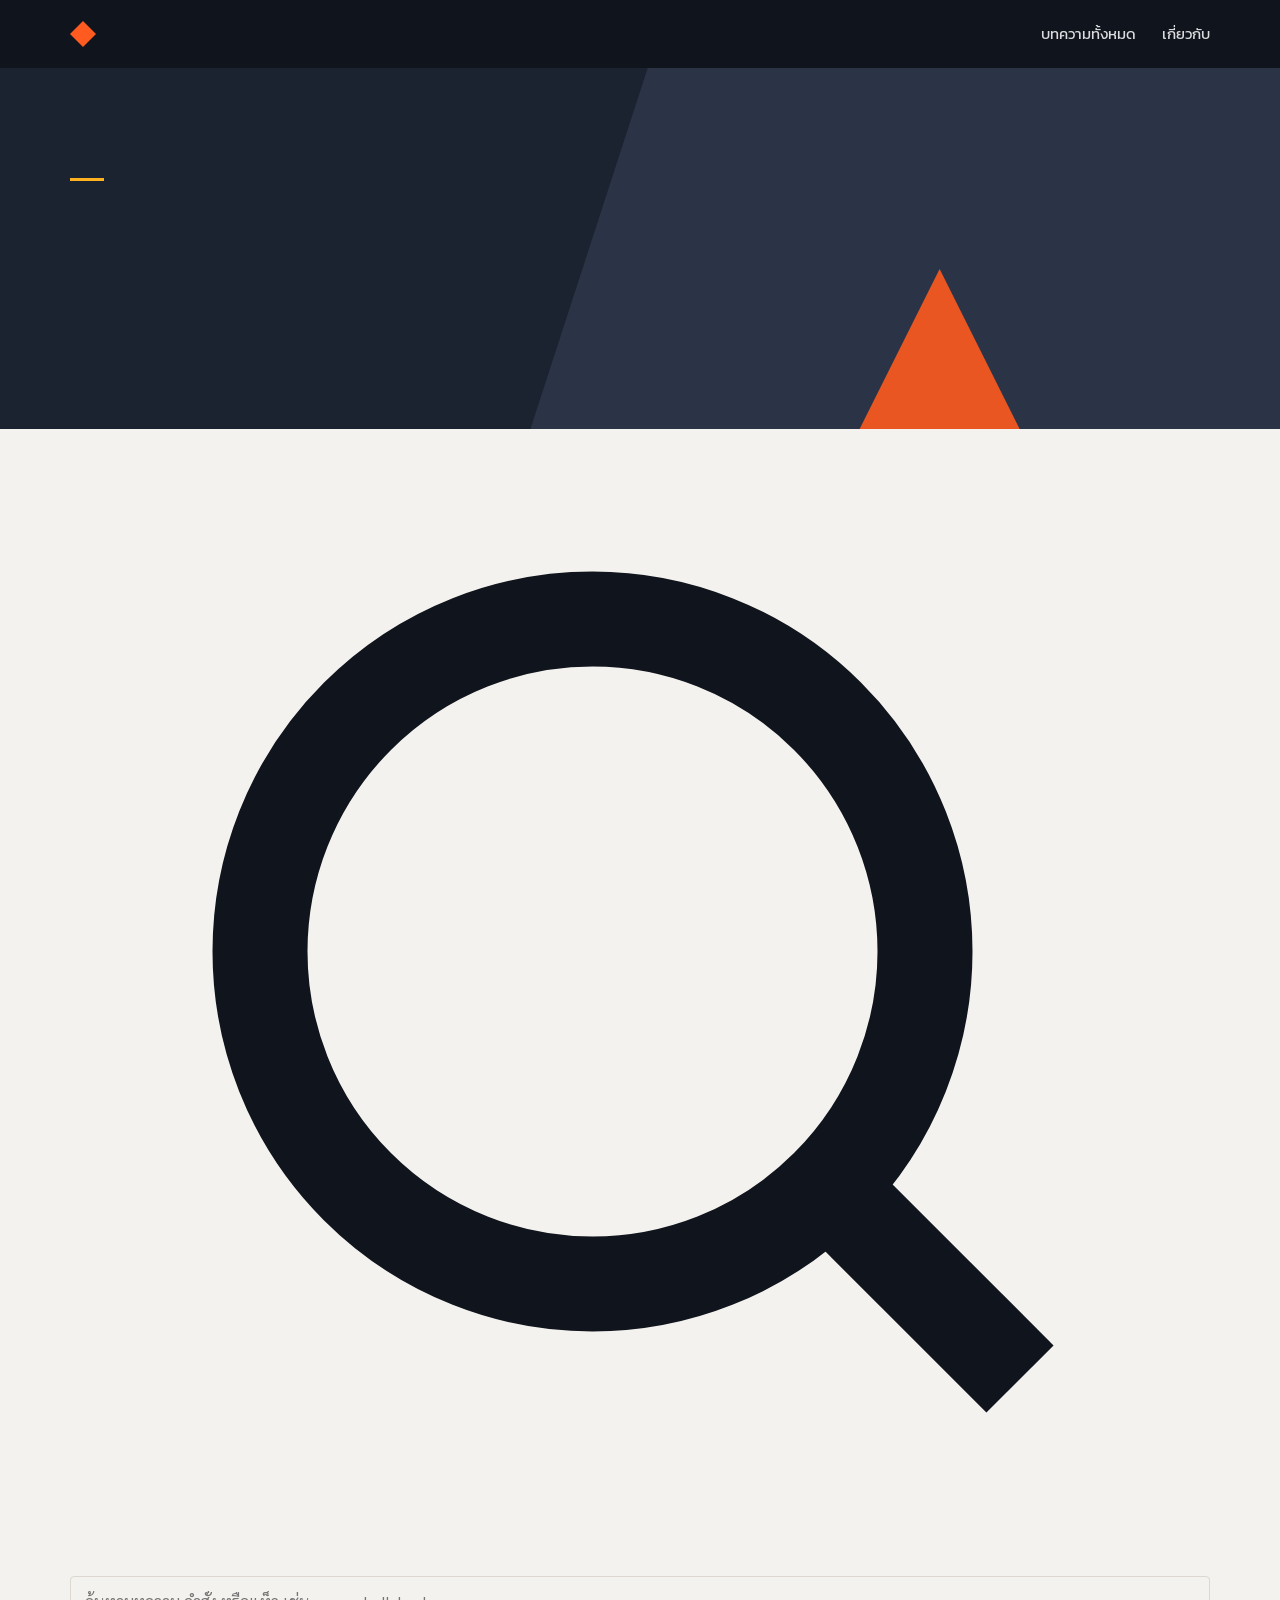
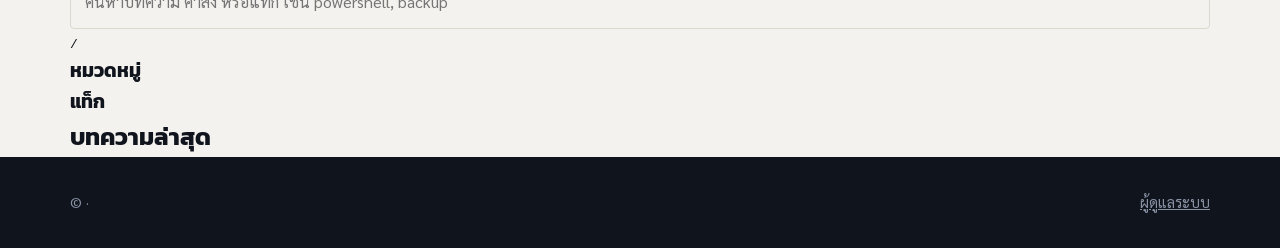
==== commit c89e06e8: "Add files via upload" ====
--- a/index.html
+++ b/index.html
@@ -3,102 +3,50 @@
 <head>
 <meta charset="utf-8">
 <meta name="viewport" content="width=device-width, initial-scale=1">
-<title>อู่ซ่อมรถยนต์</title>
+<title>คลังความรู้ IT</title>
 <link rel="stylesheet" href="assets/style.css">
 </head>
 <body>
 <header class="top">
   <div class="wrap">
-    <a class="brand" href="#"><span class="mark"></span><span data-bind="site.name"></span></a>
-    <nav class="menu" id="menu">
-      <a href="#services">บริการ</a>
-      <a href="#about">เกี่ยวกับเรา</a>
-      <a href="#blog">บทความ</a>
-      <a href="#contact">ติดต่อ</a>
+    <a class="brand" href="./"><span class="mark"></span><span data-site="name"></span></a>
+    <nav class="menu">
+      <a href="./">บทความทั้งหมด</a>
+      <a href="#about">เกี่ยวกับ</a>
     </nav>
-    <a class="btn" href="#contact">นัดหมายซ่อม</a>
-    <button class="burger" aria-label="เมนู" onclick="document.getElementById('menu').classList.toggle('show')">☰</button>
   </div>
 </header>
 
 <section class="hero">
   <div class="wrap">
-    <div>
-      <div class="kicker" data-bind="site.tagline"></div>
-      <h1 data-bind="site.heroTitle"></h1>
-      <p data-bind="site.heroText"></p>
-      <div class="actions">
-        <a class="btn" href="#contact">จองคิวซ่อม</a>
-        <a class="btn ghost" id="callBtn" href="#">โทรหาเรา</a>
-      </div>
-    </div>
-    <div class="geo" aria-hidden="true"><span class="g1"></span><span class="g2"></span><span class="g3"></span><span class="g4"></span></div>
+    <div class="kicker" data-site="tagline"></div>
+    <h1 data-site="heroTitle"></h1>
+    <p data-site="heroText"></p>
   </div>
 </section>
 
-<div class="stats"><div class="wrap" id="stats"></div></div>
+<div class="searchbar"><div class="wrap">
+  <label class="box">
+    <svg viewBox="0 0 24 24" fill="none" stroke="currentColor" stroke-width="2"><circle cx="11" cy="11" r="7"/><path d="m20 20-4-4"/></svg>
+    <input id="q" type="search" placeholder="ค้นหาบทความ คำสั่ง หรือแท็ก เช่น powershell, backup" autocomplete="off">
+    <kbd>/</kbd>
+  </label>
+</div></div>
 
-<section id="services">
-  <div class="wrap">
-    <div class="head">
-      <div><div class="kicker">Our Services</div><h2>บริการของเรา</h2></div>
-      <a class="btn dark" href="#contact">สอบถามราคา</a>
-    </div>
-    <div class="grid" id="serviceList"></div>
+<main class="home"><div class="wrap layout">
+  <aside class="side">
+    <div><h3>หมวดหมู่</h3><div class="cats" id="cats"></div></div>
+    <div><h3>แท็ก</h3><div class="tags" id="tags"></div></div>
+  </aside>
+  <div>
+    <div class="result-head"><h2 id="resultTitle">บทความล่าสุด</h2><button class="clear" id="clearBtn" hidden>ล้างตัวกรอง ✕</button></div>
+    <div class="cards" id="cards"></div>
   </div>
-</section>
+</div></main>
 
-<section class="about" id="about">
-  <div class="wrap">
-    <div>
-      <div class="kicker">About Us</div>
-      <h2 data-bind="site.aboutTitle" style="font-size:clamp(1.7rem,3vw,2.4rem);line-height:1.25"></h2>
-      <p data-bind="site.aboutText"></p>
-      <a class="btn" href="#contact">ติดต่อเรา</a>
-    </div>
-    <ul class="panel">
-      <li>ประเมินราคาก่อนซ่อม แจ้งทุกรายการ</li>
-      <li>อะไหล่แท้และเทียบคุณภาพ ให้ลูกค้าเลือก</li>
-      <li>ส่งรูปและวิดีโองานซ่อมให้ดูระหว่างดำเนินการ</li>
-      <li>รับประกันงานซ่อมและอะไหล่</li>
-    </ul>
-  </div>
-</section>
+<footer id="about"><div class="wrap"><span>© <span id="yr"></span> <span data-site="name"></span> · <span data-site="aboutText"></span></span><a href="admin.html">ผู้ดูแลระบบ</a></div></footer>
 
-<section id="blog">
-  <div class="wrap">
-    <div class="head"><div><div class="kicker">Tips &amp; News</div><h2>บทความและเคล็ดลับ</h2></div></div>
-    <div class="posts" id="postList"></div>
-  </div>
-</section>
-
-<section class="contact" id="contact">
-  <div class="wrap">
-    <div>
-      <div class="kicker">Contact</div>
-      <h2 style="font-size:clamp(1.7rem,3vw,2.4rem);margin-bottom:20px">ติดต่อและเวลาทำการ</h2>
-      <ul class="info">
-        <li><b>ที่อยู่</b><span data-bind="site.address"></span></li>
-        <li><b>โทร</b><span data-bind="site.phone"></span></li>
-        <li><b>LINE</b><span data-bind="site.line"></span></li>
-        <li><b>อีเมล</b><span data-bind="site.email"></span></li>
-        <li><b>เวลา</b><span data-bind="site.hours"></span></li>
-      </ul>
-      <p style="margin-top:20px"><a id="mapLink" class="btn dark" target="_blank" rel="noopener" href="#">ดูแผนที่</a></p>
-    </div>
-    <form class="book" id="bookForm">
-      <h3>นัดหมายเข้ารับบริการ</h3>
-      <div class="row2"><input name="name" placeholder="ชื่อ-นามสกุล" required><input name="tel" placeholder="เบอร์โทร" required></div>
-      <div class="row2"><input name="car" placeholder="ยี่ห้อ / รุ่นรถ"><input name="date" type="date"></div>
-      <select name="service" id="serviceSelect"><option value="">เลือกบริการ</option></select>
-      <textarea name="note" rows="4" placeholder="อาการ / รายละเอียดเพิ่มเติม"></textarea>
-      <button class="btn" type="submit">ส่งคำขอนัดหมาย (ทางอีเมล)</button>
-    </form>
-  </div>
-</section>
-
-<footer><div class="wrap"><span>© <span id="yr"></span> <span data-bind="site.name"></span></span><a href="admin.html">ผู้ดูแลระบบ</a></div></footer>
-
-<script src="assets/app.js"></script>
+<script src="assets/common.js"></script>
+<script src="assets/home.js"></script>
 </body>
 </html>
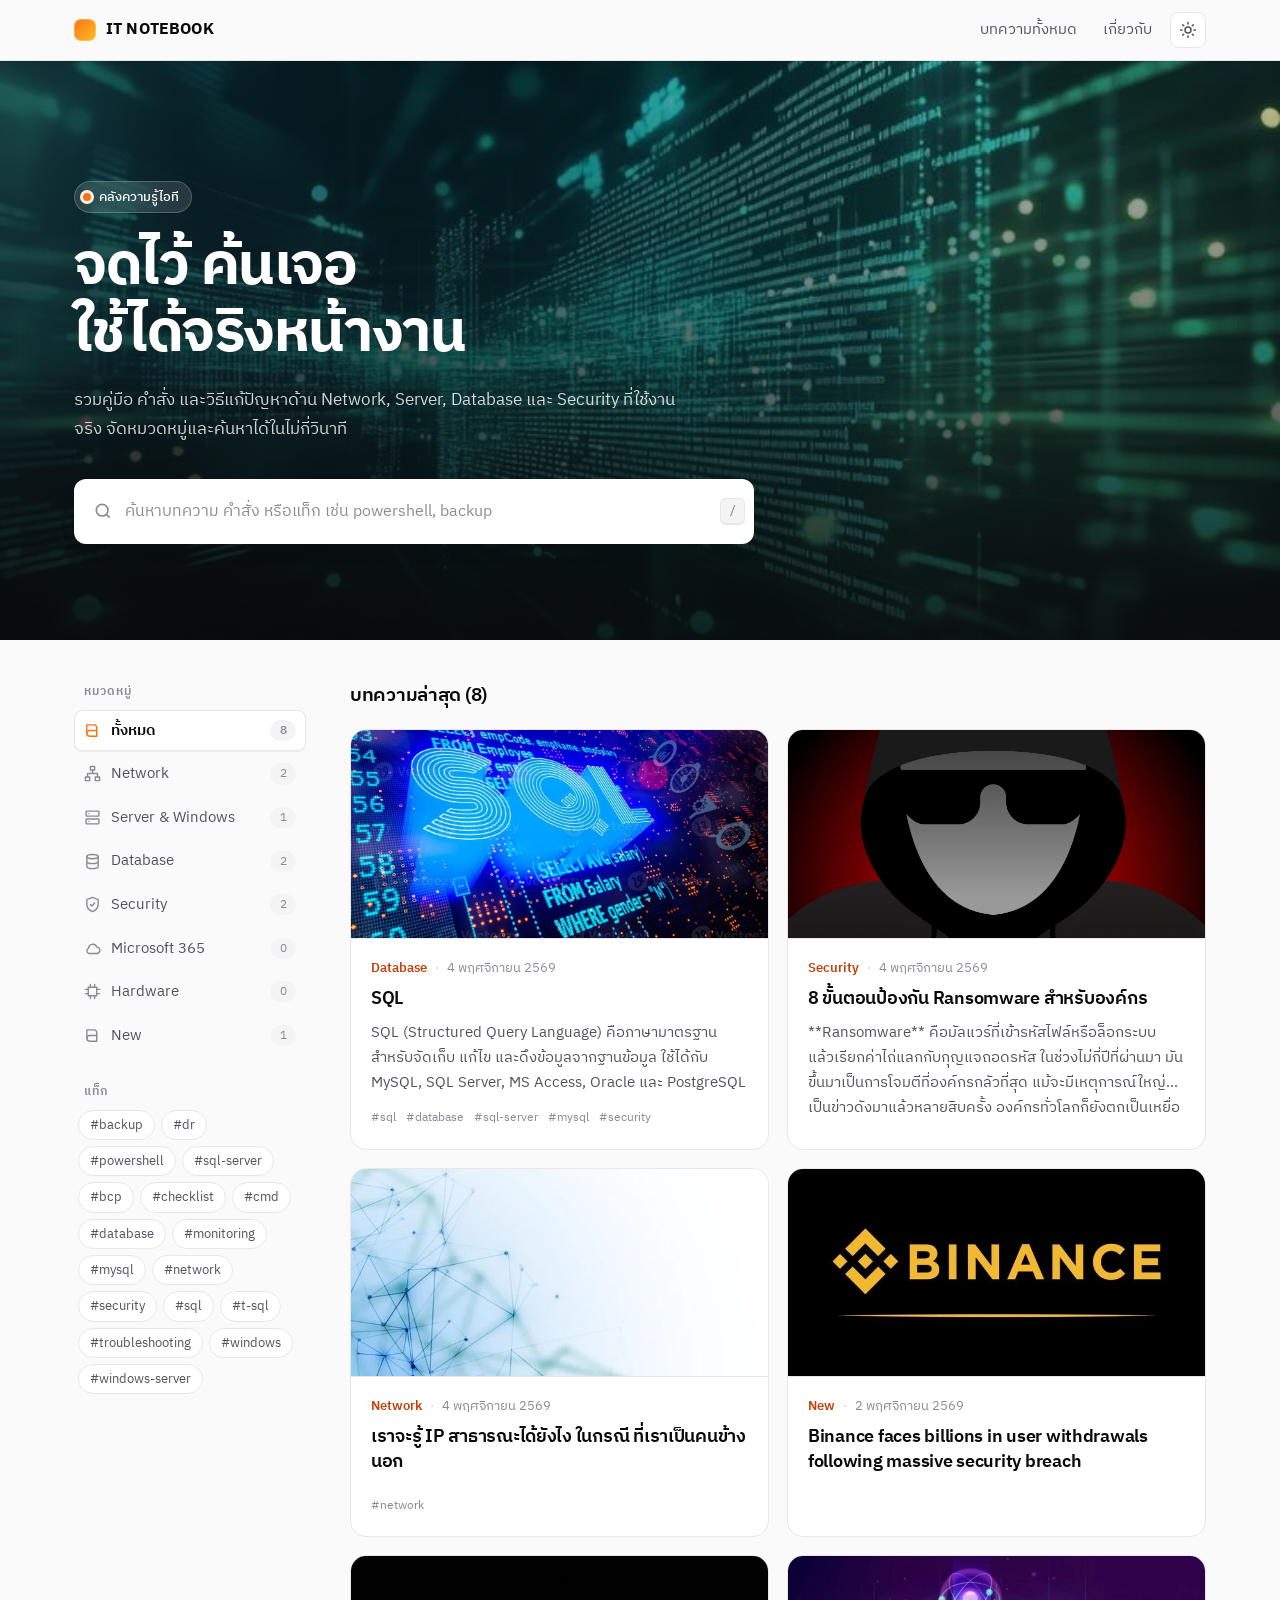
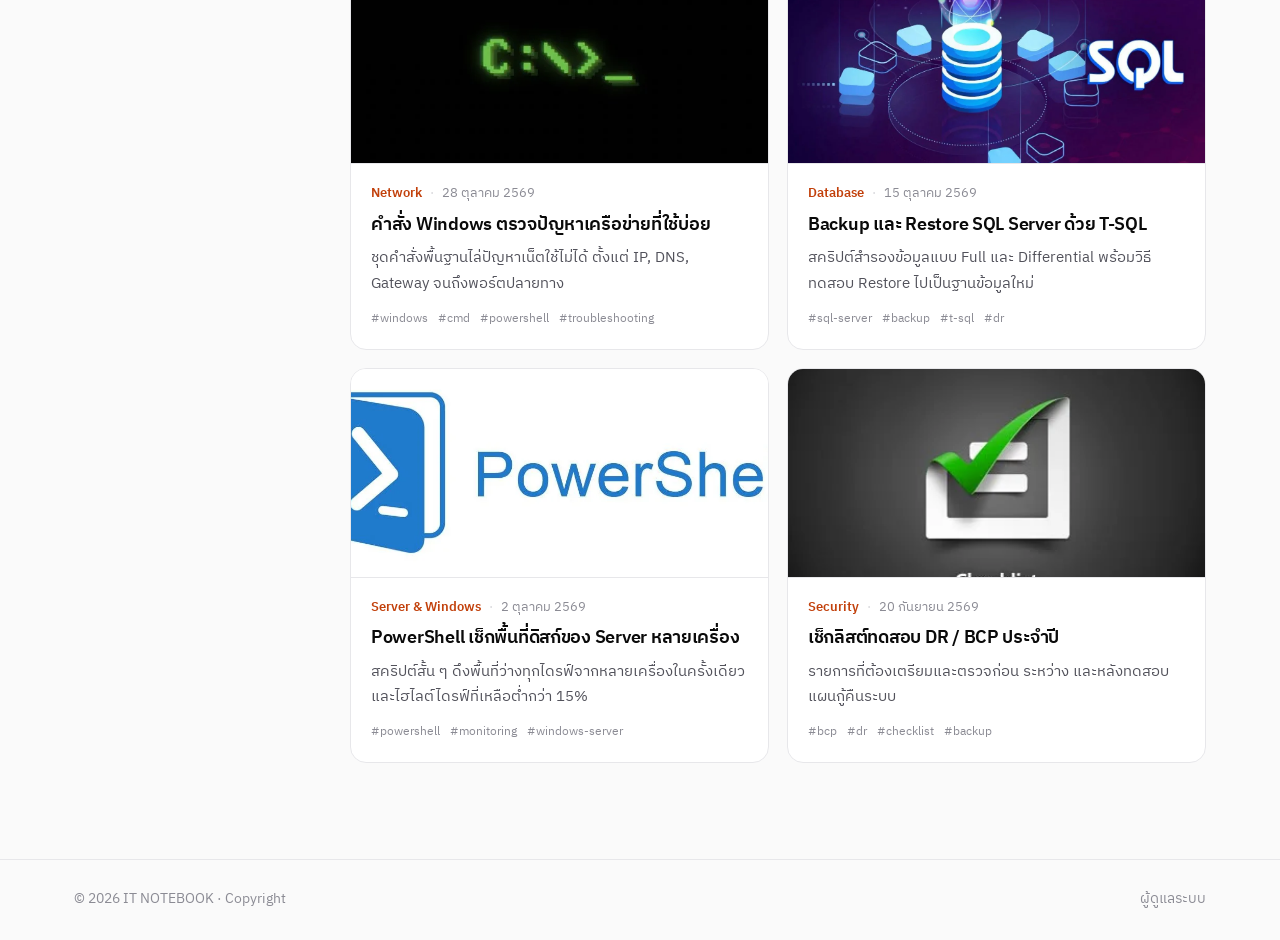
==== commit f01034a6: "Add files via upload" ====
--- a/index.html
+++ b/index.html
@@ -4,16 +4,21 @@
 <meta charset="utf-8">
 <meta name="viewport" content="width=device-width, initial-scale=1">
 <title>คลังความรู้ IT</title>
+<meta name="theme-color" content="#fafafa">
+<script>try{var t=localStorage.getItem("theme");if(t)document.documentElement.dataset.theme=t}catch(e){}</script>
 <link rel="stylesheet" href="assets/style.css">
 </head>
 <body>
 <header class="top">
   <div class="wrap">
     <a class="brand" href="./"><span class="mark"></span><span data-site="name"></span></a>
-    <nav class="menu">
-      <a href="./">บทความทั้งหมด</a>
-      <a href="#about">เกี่ยวกับ</a>
-    </nav>
+    <div class="top-r">
+      <nav class="menu">
+        <a href="./">บทความทั้งหมด</a>
+        <a href="#about">เกี่ยวกับ</a>
+      </nav>
+      <button class="icon-btn" id="themeBtn" type="button" aria-label="สลับโหมดสว่าง/มืด" title="สลับโหมดสว่าง/มืด"><svg class="sun" viewBox="0 0 24 24" fill="none" stroke="currentColor" stroke-width="2" stroke-linecap="round"><circle cx="12" cy="12" r="4"/><path d="M12 2v2M12 20v2M4.9 4.9l1.4 1.4M17.7 17.7l1.4 1.4M2 12h2M20 12h2M4.9 19.1l1.4-1.4M17.7 6.3l1.4-1.4"/></svg><svg class="moon" viewBox="0 0 24 24" fill="none" stroke="currentColor" stroke-width="2" stroke-linecap="round" stroke-linejoin="round"><path d="M21 12.8A9 9 0 1 1 11.2 3a7 7 0 0 0 9.8 9.8z"/></svg></button>
+    </div>
   </div>
 </header>
 
@@ -22,16 +27,15 @@
     <div class="kicker" data-site="tagline"></div>
     <h1 data-site="heroTitle"></h1>
     <p data-site="heroText"></p>
+    <div class="searchbar">
+      <label class="box">
+        <svg viewBox="0 0 24 24" fill="none" stroke="currentColor" stroke-width="2"><circle cx="11" cy="11" r="7"/><path d="m20 20-4-4"/></svg>
+        <input id="q" type="search" placeholder="ค้นหาบทความ คำสั่ง หรือแท็ก เช่น powershell, backup" autocomplete="off" aria-label="ค้นหาบทความ">
+        <kbd>/</kbd>
+      </label>
+    </div>
   </div>
 </section>
-
-<div class="searchbar"><div class="wrap">
-  <label class="box">
-    <svg viewBox="0 0 24 24" fill="none" stroke="currentColor" stroke-width="2"><circle cx="11" cy="11" r="7"/><path d="m20 20-4-4"/></svg>
-    <input id="q" type="search" placeholder="ค้นหาบทความ คำสั่ง หรือแท็ก เช่น powershell, backup" autocomplete="off">
-    <kbd>/</kbd>
-  </label>
-</div></div>
 
 <main class="home"><div class="wrap layout">
   <aside class="side">
--- a/assets/style.css
+++ b/assets/style.css
@@ -1,125 +1,265 @@
-@import url('https://fonts.googleapis.com/css2?family=Kanit:wght@400;600;800&family=Sarabun:wght@400;600&display=swap');
-
+@import url('https://fonts.googleapis.com/css2?family=IBM+Plex+Sans+Thai:wght@400;500;600;700&family=JetBrains+Mono:wght@400;500&display=swap');
+
+/* ============ Design tokens ============ */
 :root{
-  --ink:#10141c; --ink-2:#1b2230; --steel:#2b3446; --paper:#f4f2ee; --white:#fff;
-  --accent:#ff5a1f; --accent-2:#ffb21f; --muted:#8a93a6; --line:#dcd8d0;
-  --radius:4px; --max:1180px;
-}
+  --bg:#fafafa; --surface:#ffffff; --surface-2:#f4f4f5; --text:#0a0a0a; --soft:#52525b; --muted:#8b8b94;
+  --line:#e7e7ea; --line-strong:#d4d4d8;
+  --accent:#f97316; --accent-ink:#c2410c; --accent-soft:#fff3e8;
+  --code-bg:#0d1117; --mark:#fde8c8;
+  --shadow-sm:0 1px 2px rgba(10,10,10,.04),0 1px 1px rgba(10,10,10,.03);
+  --shadow:0 1px 2px rgba(10,10,10,.04),0 8px 24px -8px rgba(10,10,10,.10);
+  --shadow-lg:0 2px 4px rgba(10,10,10,.04),0 20px 40px -12px rgba(10,10,10,.18);
+  --r-sm:8px; --r:12px; --r-lg:16px; --max:1180px;
+  --font:'IBM Plex Sans Thai',system-ui,-apple-system,'Segoe UI',sans-serif;
+  --mono:'JetBrains Mono',ui-monospace,Consolas,monospace;
+  /* ชื่อเดิม เพื่อให้หน้า admin ใช้ต่อได้ */
+  --ink:var(--text); --ink-2:var(--surface-2); --steel:var(--line); --paper:var(--surface-2); --card:var(--surface); --accent-2:var(--accent); --link:var(--accent-ink);
+  color-scheme:light;
+}
+@media (prefers-color-scheme:dark){
+  :root:not([data-theme=light]){
+    --bg:#09090b; --surface:#111113; --surface-2:#18181b; --text:#ededef; --soft:#a1a1aa; --muted:#71717a;
+    --line:#232327; --line-strong:#2e2e33; --accent:#fb8a3c; --accent-ink:#fdba74; --accent-soft:#2a1a0e; --mark:#5a3412;
+    --shadow-sm:none; --shadow:0 8px 24px -10px rgba(0,0,0,.6); --shadow-lg:0 20px 40px -12px rgba(0,0,0,.7);
+    color-scheme:dark;
+  }
+}
+:root[data-theme=dark]{
+  --bg:#09090b; --surface:#111113; --surface-2:#18181b; --text:#ededef; --soft:#a1a1aa; --muted:#71717a;
+  --line:#232327; --line-strong:#2e2e33; --accent:#fb8a3c; --accent-ink:#fdba74; --accent-soft:#2a1a0e; --mark:#5a3412;
+  --shadow-sm:none; --shadow:0 8px 24px -10px rgba(0,0,0,.6); --shadow-lg:0 20px 40px -12px rgba(0,0,0,.7);
+  color-scheme:dark;
+}
+
 *{box-sizing:border-box;margin:0;padding:0}
-html{scroll-behavior:smooth}
-body{font-family:'Sarabun',system-ui,sans-serif;color:var(--ink);background:var(--paper);line-height:1.65}
-h1,h2,h3,.brand,.btn,.kicker{font-family:'Kanit',sans-serif}
+html{scroll-behavior:smooth;-webkit-text-size-adjust:100%}
+body{font-family:var(--font);color:var(--text);background:var(--bg);line-height:1.7;font-size:16px;-webkit-font-smoothing:antialiased}
+h1,h2,h3,h4{font-weight:600;letter-spacing:-.015em;line-height:1.3}
 a{color:inherit}
 img{max-width:100%}
-.wrap{max-width:var(--max);margin:0 auto;padding:0 20px}
-
-/* header */
-header.top{position:sticky;top:0;z-index:50;background:var(--ink);color:#fff}
-.top .wrap{display:flex;align-items:center;justify-content:space-between;height:68px}
-.brand{font-weight:800;letter-spacing:.06em;font-size:1.25rem;display:flex;align-items:center;gap:10px;text-decoration:none}
-.brand .mark{width:26px;height:26px;background:var(--accent);clip-path:polygon(50% 0,100% 50%,50% 100%,0 50%)}
-nav.menu{display:flex;gap:26px}
-nav.menu a{text-decoration:none;font-family:'Kanit';font-size:.95rem;opacity:.85}
-nav.menu a:hover{opacity:1;color:var(--accent-2)}
-.burger{display:none;background:none;border:0;color:#fff;font-size:1.6rem;cursor:pointer}
-
-.btn{display:inline-block;background:var(--accent);color:#fff;border:0;padding:13px 26px;font-weight:600;text-decoration:none;cursor:pointer;clip-path:polygon(10px 0,100% 0,calc(100% - 10px) 100%,0 100%);transition:transform .15s,background .15s;font-size:1rem}
-.btn:hover{background:#e84a12;transform:translateY(-2px)}
-.btn.ghost{background:transparent;box-shadow:inset 0 0 0 2px #fff}
-.btn.dark{background:var(--ink)}
-
-/* hero */
-.hero{position:relative;background:var(--ink-2);color:#fff;overflow:hidden;padding:110px 0 140px}
-.hero::before{content:"";position:absolute;right:-8%;top:-20%;width:62%;height:140%;background:var(--steel);transform:skewX(-18deg)}
-.hero::after{content:"";position:absolute;right:18%;bottom:-60px;width:220px;height:220px;background:var(--accent);clip-path:polygon(50% 0,100% 100%,0 100%);opacity:.9}
-.hero .wrap{position:relative;z-index:2;display:grid;grid-template-columns:1.2fr 1fr;gap:40px;align-items:center}
-.kicker{color:var(--accent-2);letter-spacing:.2em;font-size:.85rem;text-transform:uppercase;margin-bottom:14px;display:flex;align-items:center;gap:10px}
-.kicker::before{content:"";width:34px;height:3px;background:var(--accent-2)}
-.hero h1{font-size:clamp(2.2rem,5vw,3.8rem);line-height:1.15;font-weight:800;white-space:pre-line}
-.hero p{margin:22px 0 32px;color:#c9cfdb;max-width:520px;font-size:1.08rem}
-.hero .actions{display:flex;gap:14px;flex-wrap:wrap}
-.geo{position:relative;height:340px}
-.geo span{position:absolute;display:block}
-.geo .g1{inset:20px 40px 60px 60px;border:3px solid var(--accent-2);transform:rotate(12deg)}
-.geo .g2{width:150px;height:150px;left:20px;bottom:10px;background:var(--accent);clip-path:polygon(0 0,100% 50%,0 100%)}
-.geo .g3{width:120px;height:120px;right:10px;top:0;border-radius:50%;border:16px solid #fff;opacity:.15}
-.geo .g4{width:90px;height:90px;right:60px;bottom:30px;background:repeating-linear-gradient(45deg,#fff 0 4px,transparent 4px 12px);opacity:.35}
-
-/* stats band */
-.stats{background:var(--accent);color:#fff;position:relative;z-index:3;margin-top:-50px}
-.stats .wrap{display:grid;grid-template-columns:repeat(4,1fr)}
-.stat{padding:26px 10px;text-align:center;border-right:1px solid rgba(255,255,255,.25)}
-.stat:last-child{border-right:0}
-.stat b{display:block;font-family:'Kanit';font-size:2rem;font-weight:800;line-height:1.1}
-.stat small{opacity:.9}
-
-section{padding:96px 0}
-.head{display:flex;justify-content:space-between;align-items:end;gap:20px;margin-bottom:46px;flex-wrap:wrap}
-.head h2{font-size:clamp(1.7rem,3vw,2.5rem);font-weight:800;line-height:1.2}
-.head .kicker{color:var(--accent)}
-.head .kicker::before{background:var(--accent)}
-
-/* services */
-.grid{display:grid;grid-template-columns:repeat(3,1fr);gap:22px}
-.card{background:#fff;padding:32px 28px;position:relative;border-bottom:4px solid transparent;transition:border-color .2s,transform .2s}
-.card:hover{border-color:var(--accent);transform:translateY(-4px)}
-.card::after{content:"";position:absolute;top:0;right:0;width:46px;height:46px;background:var(--paper);clip-path:polygon(0 0,100% 0,100% 100%)}
-.card .ic{width:54px;height:54px;background:var(--ink);color:var(--accent-2);display:grid;place-items:center;margin-bottom:18px;clip-path:polygon(25% 0,75% 0,100% 50%,75% 100%,25% 100%,0 50%)}
-.card .ic svg{width:26px;height:26px}
-.card h3{font-size:1.25rem;margin-bottom:8px}
-.card p{color:#555c6b;font-size:.97rem}
-.card .price{margin-top:16px;font-family:'Kanit';font-weight:600;color:var(--accent)}
-
-/* about */
-.about{background:var(--ink);color:#fff;position:relative;overflow:hidden}
-.about::before{content:"";position:absolute;left:-120px;top:-120px;width:360px;height:360px;border:40px solid var(--steel);transform:rotate(45deg)}
-.about .wrap{position:relative;display:grid;grid-template-columns:1fr 1fr;gap:60px;align-items:center}
-.about p{color:#c9cfdb;margin:18px 0 28px}
-.about .panel{background:var(--steel);padding:36px;clip-path:polygon(0 0,100% 0,100% 85%,85% 100%,0 100%)}
-.about .panel li{list-style:none;padding:12px 0;border-bottom:1px dashed rgba(255,255,255,.15);display:flex;gap:12px}
-.about .panel li::before{content:"";flex:0 0 12px;height:12px;margin-top:7px;background:var(--accent);clip-path:polygon(0 0,100% 50%,0 100%)}
-
-/* blog */
-.posts{display:grid;grid-template-columns:repeat(3,1fr);gap:22px}
-.post{background:#fff;display:flex;flex-direction:column}
-.post .thumb{height:150px;background:var(--steel);position:relative;overflow:hidden}
-.post .thumb::before{content:"";position:absolute;inset:0;background:linear-gradient(135deg,transparent 55%,var(--accent) 55% 70%,transparent 70%)}
-.post .thumb::after{content:"";position:absolute;left:20px;top:20px;width:60px;height:60px;border:3px solid var(--accent-2);transform:rotate(45deg)}
-.post .in{padding:24px;flex:1;display:flex;flex-direction:column}
-.post time{font-size:.85rem;color:var(--muted)}
-.post h3{font-size:1.15rem;margin:6px 0 10px;line-height:1.35}
-.post p{color:#555c6b;font-size:.95rem;flex:1}
-.post button{margin-top:16px;align-self:flex-start;background:none;border:0;font-family:'Kanit';color:var(--accent);font-weight:600;cursor:pointer;font-size:.95rem}
-.post .full{display:none;margin-top:10px;color:#333;font-size:.95rem}
-.post.open .full{display:block}
-
-/* contact */
-.contact .wrap{display:grid;grid-template-columns:1fr 1.1fr;gap:40px}
-.info li{list-style:none;display:flex;gap:16px;padding:16px 0;border-bottom:1px solid var(--line)}
-.info b{font-family:'Kanit';min-width:90px;color:var(--accent)}
-form.book{background:#fff;padding:34px;display:grid;gap:14px}
-form.book h3{font-size:1.3rem}
-input,select,textarea{width:100%;padding:12px 14px;border:1px solid var(--line);background:var(--paper);font:inherit;border-radius:var(--radius)}
-input:focus,select:focus,textarea:focus{outline:2px solid var(--accent);border-color:transparent}
-.row2{display:grid;grid-template-columns:1fr 1fr;gap:14px}
-
-footer{background:var(--ink);color:#8a93a6;padding:34px 0;font-size:.9rem}
+button{font:inherit;color:inherit}
+:focus-visible{outline:2px solid var(--accent);outline-offset:2px;border-radius:6px}
+.wrap{max-width:var(--max);margin:0 auto;padding:0 24px}
+
+/* ============ Header ============ */
+header.top{position:sticky;top:0;z-index:50;background:color-mix(in srgb,var(--bg) 80%,transparent);backdrop-filter:saturate(180%) blur(12px);-webkit-backdrop-filter:saturate(180%) blur(12px);border-bottom:1px solid var(--line)}
+.top .wrap{display:flex;align-items:center;justify-content:space-between;height:60px;gap:16px}
+.brand{font-weight:700;font-size:1.02rem;letter-spacing:.01em;display:flex;align-items:center;gap:10px;text-decoration:none;white-space:nowrap}
+.brand .mark{width:22px;height:22px;border-radius:7px;background:linear-gradient(135deg,var(--accent),#fbbf24);box-shadow:inset 0 0 0 1px rgba(255,255,255,.25)}
+.top-r{display:flex;align-items:center;gap:6px}
+nav.menu{display:flex;gap:2px}
+nav.menu a{text-decoration:none;font-size:.93rem;color:var(--soft);padding:6px 12px;border-radius:var(--r-sm);transition:background .15s,color .15s}
+nav.menu a:hover{color:var(--text);background:var(--surface-2)}
+.icon-btn{width:36px;height:36px;display:grid;place-items:center;border:1px solid var(--line);background:var(--surface);border-radius:var(--r-sm);cursor:pointer;color:var(--soft);transition:color .15s,border-color .15s}
+.icon-btn:hover{color:var(--text);border-color:var(--line-strong)}
+.icon-btn svg{width:18px;height:18px}
+.icon-btn .moon{display:none}
+:root[data-theme=dark] .icon-btn .sun{display:none}
+:root[data-theme=dark] .icon-btn .moon{display:block}
+@media (prefers-color-scheme:dark){:root:not([data-theme=light]) .icon-btn .sun{display:none}:root:not([data-theme=light]) .icon-btn .moon{display:block}}
+
+/* ============ Buttons ============ */
+.btn{display:inline-flex;align-items:center;justify-content:center;gap:8px;background:var(--text);color:var(--bg);border:1px solid var(--text);padding:10px 18px;font-weight:500;font-size:.93rem;text-decoration:none;cursor:pointer;border-radius:var(--r-sm);transition:opacity .15s,transform .15s,background .15s;white-space:nowrap}
+.btn:hover{opacity:.88}
+.btn:active{transform:translateY(1px)}
+.btn.accent{background:var(--accent);border-color:var(--accent);color:#fff}
+.btn.dark{background:var(--text);color:var(--bg)}
+.btn.ghost{background:var(--surface);color:var(--text);border-color:var(--line)}
+.btn.ghost:hover{opacity:1;border-color:var(--line-strong);background:var(--surface-2)}
+
+.kicker{display:inline-flex;align-items:center;gap:8px;font-size:.82rem;font-weight:500;color:var(--soft);background:var(--surface);border:1px solid var(--line);padding:4px 12px 4px 8px;border-radius:999px;margin-bottom:22px;box-shadow:var(--shadow-sm)}
+.kicker::before{content:"";width:8px;height:8px;border-radius:50%;background:var(--accent);box-shadow:0 0 0 3px var(--accent-soft)}
+
+/* ============ Home hero ============ */
+.hero{position:relative;overflow:hidden;padding:88px 0 72px;border-bottom:1px solid var(--line);background:var(--bg)}
+.hero::before{content:"";position:absolute;inset:0;background-image:linear-gradient(var(--line) 1px,transparent 1px),linear-gradient(90deg,var(--line) 1px,transparent 1px);background-size:44px 44px;mask-image:radial-gradient(ellipse 70% 80% at 50% 0%,#000 30%,transparent 75%);-webkit-mask-image:radial-gradient(ellipse 70% 80% at 50% 0%,#000 30%,transparent 75%);opacity:.7}
+.hero::after{content:"";position:absolute;width:560px;height:560px;right:-140px;top:-260px;border-radius:50%;background:radial-gradient(circle,color-mix(in srgb,var(--accent) 22%,transparent),transparent 65%);pointer-events:none}
+.hero .wrap{position:relative;z-index:2}
+.hero h1{font-size:clamp(2.2rem,5vw,3.6rem);line-height:1.15;font-weight:700;letter-spacing:-.025em;white-space:pre-line;max-width:780px}
+.hero p{margin:18px 0 0;color:var(--soft);max-width:620px;font-size:1.08rem}
+.searchbar{margin-top:34px;max-width:680px}
+.searchbar .box{display:flex;align-items:center;gap:12px;padding:6px 8px 6px 18px;background:var(--surface);border:1px solid var(--line);border-radius:var(--r);box-shadow:var(--shadow);transition:border-color .15s,box-shadow .15s;cursor:text}
+.searchbar .box:focus-within{border-color:var(--accent);box-shadow:0 0 0 4px var(--accent-soft),var(--shadow)}
+.searchbar svg{width:20px;height:20px;color:var(--muted);flex:0 0 auto}
+.searchbar input{flex:1;border:0;font:inherit;font-size:1.02rem;padding:12px 0;background:transparent;outline:none;min-width:0;color:var(--text)}
+.searchbar input::placeholder{color:var(--muted)}
+.searchbar kbd{font-family:var(--mono);font-size:.75rem;border:1px solid var(--line);border-bottom-width:2px;padding:2px 8px;border-radius:6px;color:var(--muted);background:var(--surface-2)}
+
+/* ============ Home layout ============ */
+main.home{padding:44px 0 96px}
+.layout{display:grid;grid-template-columns:232px minmax(0,1fr);gap:44px;align-items:start}
+.layout > *{min-width:0}
+aside.side{position:sticky;top:84px;display:grid;grid-template-columns:minmax(0,1fr);gap:28px}
+aside.side > *{min-width:0}
+aside h3{font-size:.74rem;font-weight:600;letter-spacing:.08em;text-transform:uppercase;color:var(--muted);margin-bottom:10px;padding-left:10px}
+.cats{display:grid;gap:2px}
+.cats button{display:flex;align-items:center;gap:10px;width:100%;border:0;background:transparent;padding:8px 10px;font-size:.94rem;cursor:pointer;text-align:left;border-radius:var(--r-sm);color:var(--soft);transition:background .15s,color .15s}
+.cats button svg{width:17px;height:17px;color:var(--muted);flex:0 0 auto}
+.cats button .n{margin-left:auto;font-size:.78rem;color:var(--muted);font-variant-numeric:tabular-nums;background:var(--surface-2);padding:0 8px;border-radius:999px;min-width:26px;text-align:center}
+.cats button:hover{background:var(--surface-2);color:var(--text)}
+.cats button.on{background:var(--surface);color:var(--text);font-weight:600;box-shadow:var(--shadow-sm),inset 0 0 0 1px var(--line)}
+.cats button.on svg{color:var(--accent)}
+.tags{display:flex;flex-wrap:wrap;gap:6px}
+.side .tags{padding-left:4px}
+.chip{border:1px solid var(--line);background:var(--surface);padding:3px 11px;font-size:.82rem;cursor:pointer;color:var(--soft);text-decoration:none;display:inline-block;border-radius:999px;transition:all .15s}
+.chip:hover{border-color:var(--line-strong);color:var(--text)}
+.chip.on{background:var(--text);border-color:var(--text);color:var(--bg)}
+
+.result-head{display:flex;justify-content:space-between;align-items:center;gap:12px;margin-bottom:20px;flex-wrap:wrap}
+.result-head h2{font-size:1.2rem}
+.result-head .clear{background:var(--surface);border:1px solid var(--line);color:var(--soft);cursor:pointer;font-size:.86rem;padding:5px 12px;border-radius:999px}
+.result-head .clear:hover{color:var(--text);border-color:var(--line-strong)}
+.cards{display:grid;grid-template-columns:repeat(2,1fr);gap:18px}
+.pcard{background:var(--surface);display:flex;flex-direction:column;text-decoration:none;border:1px solid var(--line);border-radius:var(--r-lg);overflow:hidden;transition:transform .2s ease,box-shadow .2s ease,border-color .2s ease}
+.pcard:hover{transform:translateY(-3px);box-shadow:var(--shadow-lg);border-color:var(--line-strong)}
+.pcard .thumb{aspect-ratio:16/8;background:var(--surface-2);position:relative;overflow:hidden;border-bottom:1px solid var(--line)}
+.pcard .thumb img{width:100%;height:100%;object-fit:cover;display:block;transition:transform .5s ease}
+.pcard:hover .thumb img{transform:scale(1.04)}
+.pcard .thumb.gen{background:radial-gradient(circle at 85% 20%,color-mix(in srgb,var(--accent) 18%,transparent),transparent 55%),linear-gradient(var(--line) 1px,transparent 1px) 0 0/22px 22px,linear-gradient(90deg,var(--line) 1px,transparent 1px) 0 0/22px 22px,var(--surface-2)}
+.pcard .thumb.gen svg{position:absolute;left:22px;bottom:20px;width:50px;height:50px;padding:12px;border-radius:14px;background:var(--surface);color:var(--accent);box-shadow:var(--shadow);border:1px solid var(--line)}
+.pcard .in{padding:18px 20px 20px;flex:1;display:flex;flex-direction:column;gap:8px}
+.meta{display:flex;gap:8px;align-items:center;flex-wrap:wrap;font-size:.82rem;color:var(--muted)}
+.meta .cat{color:var(--accent-ink);font-weight:600;text-decoration:none}
+.meta > span + span::before{content:"·";margin-right:8px;color:var(--line-strong)}
+.meta > .pdf-tag::before{content:none}
+.pcard h3{font-size:1.1rem;line-height:1.4}
+.pcard p{color:var(--soft);font-size:.93rem;flex:1;display:-webkit-box;-webkit-line-clamp:3;-webkit-box-orient:vertical;overflow:hidden}
+.pcard .tags{margin-top:4px;gap:4px 10px}
+.pcard .tags span{font-size:.78rem;color:var(--muted)}
+.empty{background:var(--surface);border:1px dashed var(--line-strong);border-radius:var(--r-lg);padding:48px;text-align:center;color:var(--muted)}
+mark{background:var(--mark);color:inherit;padding:0 2px;border-radius:3px}
+
+/* ============ Article page ============ */
+.post-hero{padding:64px 0 44px;border-bottom:1px solid var(--line);position:relative;overflow:hidden}
+.post-hero::before{content:"";position:absolute;inset:0;background-image:linear-gradient(var(--line) 1px,transparent 1px),linear-gradient(90deg,var(--line) 1px,transparent 1px);background-size:44px 44px;mask-image:radial-gradient(ellipse 60% 90% at 50% 0%,#000 20%,transparent 70%);-webkit-mask-image:radial-gradient(ellipse 60% 90% at 50% 0%,#000 20%,transparent 70%);opacity:.6}
+.post-hero .wrap{position:relative;max-width:1120px}
+.post-hero h1{font-size:clamp(1.9rem,4.2vw,2.9rem);line-height:1.2;letter-spacing:-.025em;font-weight:700;margin:14px 0 18px;max-width:860px}
+.post-hero .meta{font-size:.88rem}
+.post-hero .meta .chip{font-size:.78rem}
+.crumb{font-size:.88rem;color:var(--muted);display:flex;gap:6px;align-items:center}
+.crumb a{text-decoration:none}
+.crumb a:hover{color:var(--text)}
+.post-wrap{display:grid;grid-template-columns:minmax(0,1fr) 220px;gap:56px;max-width:1120px;margin:0 auto;padding:48px 24px 96px}
+article.content{min-width:0;max-width:760px}
+.toc{position:sticky;top:84px;font-size:.88rem;align-self:start}
+.toc h3{font-size:.74rem;letter-spacing:.08em;text-transform:uppercase;color:var(--muted);margin-bottom:10px}
+.toc a{display:block;text-decoration:none;padding:5px 0 5px 14px;border-left:1px solid var(--line);color:var(--muted);transition:color .15s,border-color .15s}
+.toc a.l3{padding-left:26px;font-size:.84rem}
+.toc a:hover,.toc a.on{color:var(--text);border-color:var(--text)}
+.share{display:flex;gap:8px;flex-wrap:wrap;margin-top:44px;padding-top:24px;border-top:1px solid var(--line)}
+.share button,.share a{font-size:.88rem;border:1px solid var(--line);background:var(--surface);padding:7px 14px;cursor:pointer;text-decoration:none;color:var(--soft);border-radius:var(--r-sm);transition:all .15s}
+.share button:hover,.share a:hover{border-color:var(--line-strong);color:var(--text)}
+.pager{display:grid;grid-template-columns:1fr 1fr;gap:14px;margin-top:24px}
+.pager a{background:var(--surface);padding:16px 18px;text-decoration:none;border:1px solid var(--line);border-radius:var(--r);transition:border-color .15s,box-shadow .15s;font-weight:500;line-height:1.45}
+.pager a:hover{border-color:var(--line-strong);box-shadow:var(--shadow)}
+.pager a small{display:block;color:var(--muted);font-weight:400;margin-bottom:4px}
+.pager a.next{text-align:right}
+
+/* ============ Markdown body ============ */
+.md{font-size:1.04rem;line-height:1.8;overflow-wrap:anywhere;color:var(--text)}
+.md > * + *{margin-top:1.1em}
+.md h2{font-size:1.5rem;margin-top:2.2em;scroll-margin-top:80px}
+.md h3{font-size:1.2rem;margin-top:1.8em;scroll-margin-top:80px}
+.md h2:first-child,.md h3:first-child{margin-top:0}
+.md p,.md li{color:color-mix(in srgb,var(--text) 88%,var(--bg))}
+.md a{color:var(--accent-ink);text-decoration:underline;text-decoration-color:color-mix(in srgb,var(--accent) 40%,transparent);text-underline-offset:3px}
+.md a:hover{text-decoration-color:var(--accent)}
+.md ul,.md ol{padding-left:1.4em}
+.md li + li{margin-top:.35em}
+.md li::marker{color:var(--muted)}
+.md li:has(> input[type=checkbox]){list-style:none;margin-left:-1.3em}
+.md input[type=checkbox]{margin-right:10px;accent-color:var(--accent);transform:scale(1.15);vertical-align:-1px}
+.md blockquote{border:1px solid color-mix(in srgb,var(--accent) 25%,var(--line));background:var(--accent-soft);padding:14px 18px;border-radius:var(--r);color:var(--text)}
+.md blockquote > * + *{margin-top:.6em}
+.md :not(pre) > code{font-family:var(--mono);font-size:.86em;background:var(--surface-2);border:1px solid var(--line);padding:1px 6px;border-radius:6px;color:var(--text)}
+.md pre{position:relative;background:var(--code-bg);color:#e6edf3;padding:44px 20px 18px;overflow:auto;border-radius:var(--r);font-size:.88rem;line-height:1.65;border:1px solid #1f2630}
+.md pre code{font-family:var(--mono);background:none!important;padding:0!important}
+.md pre::before{content:"";position:absolute;left:16px;top:15px;width:10px;height:10px;border-radius:50%;background:#ff5f57;box-shadow:16px 0 0 #febc2e,32px 0 0 #28c840;opacity:.85}
+.md pre[data-lang]::after{content:attr(data-lang);position:absolute;top:9px;left:72px;font-family:var(--mono);font-size:.72rem;text-transform:lowercase;color:#8b949e;padding:2px 0}
+.md pre .copy{position:absolute;top:8px;right:8px;font-family:var(--font);font-size:.76rem;background:rgba(255,255,255,.06);color:#c9d1d9;border:1px solid rgba(255,255,255,.1);padding:3px 10px;cursor:pointer;border-radius:6px;transition:background .15s}
+.md pre .copy:hover{background:rgba(255,255,255,.14)}
+.md .tbl{overflow-x:auto;border:1px solid var(--line);border-radius:var(--r)}
+.md table{border-collapse:collapse;width:100%;font-size:.94rem}
+.md th,.md td{border-bottom:1px solid var(--line);padding:10px 14px;text-align:left;vertical-align:top}
+.md tr:last-child td{border-bottom:0}
+.md th{background:var(--surface-2);font-weight:600;color:var(--text);font-size:.88rem}
+.md td + td,.md th + th{border-left:1px solid var(--line)}
+.md img{display:block;margin:1.4em auto;border-radius:var(--r);border:1px solid var(--line)}
+.md hr{border:0;height:1px;background:var(--line);margin:2.4em 0}
+
+/* ============ Cover images ============ */
+.hero.has-cover,.post-hero.has-cover{background-color:#111;background-size:cover;background-position:center;border-bottom:0;color:#fff}
+.hero.has-cover::before,.post-hero.has-cover::before,.hero.has-cover::after{display:none}
+.hero.has-cover{padding:120px 0 96px}
+.hero.has-cover p{color:rgba(255,255,255,.82)}
+.hero.has-cover .kicker{background:rgba(255,255,255,.12);border-color:rgba(255,255,255,.2);color:#fff;backdrop-filter:blur(8px)}
+.hero.has-cover .searchbar .box{border-color:transparent}
+.post-hero.has-cover{padding:140px 0 48px;min-height:420px;display:flex;align-items:flex-end}
+.post-hero.has-cover .wrap{width:100%}
+.post-hero.has-cover .crumb,.post-hero.has-cover .meta{color:rgba(255,255,255,.75)}
+.post-hero.has-cover .crumb a:hover{color:#fff}
+.post-hero.has-cover .meta .cat{color:#fed7aa}
+.post-hero.has-cover .meta .chip{background:rgba(255,255,255,.12);border-color:rgba(255,255,255,.2);color:#fff}
+.post-hero.has-cover .meta > span + span::before{color:rgba(255,255,255,.4)}
+
+/* ============ PDF ============ */
+.md .pdf-card{border:1px solid var(--line);border-radius:var(--r);background:var(--surface);overflow:hidden;box-shadow:var(--shadow-sm)}
+.pdf-head{display:flex;align-items:center;gap:14px;padding:14px 16px;flex-wrap:wrap}
+.pdf-ic{flex:0 0 auto;width:40px;height:48px;border-radius:6px;background:linear-gradient(160deg,#ef4444,#b91c1c);color:#fff;font-weight:700;font-size:.7rem;letter-spacing:.04em;display:grid;place-items:end center;padding-bottom:7px;clip-path:polygon(0 0,68% 0,100% 24%,100% 100%,0 100%)}
+.pdf-name{flex:1;min-width:160px;display:grid;line-height:1.4}
+.pdf-name b{font-weight:600;overflow-wrap:anywhere}
+.pdf-name small{color:var(--muted);font-size:.82rem}
+.pdf-acts{display:flex;gap:8px;flex-wrap:wrap}
+.md .pdf-btn{font-size:.86rem;text-decoration:none;color:var(--text);border:1px solid var(--line);background:var(--surface);padding:7px 14px;border-radius:var(--r-sm);transition:all .15s}
+.md .pdf-btn:hover{border-color:var(--line-strong);background:var(--surface-2)}
+.md .pdf-btn.pri{background:var(--text);border-color:var(--text);color:var(--bg)}
+.md .pdf-btn.pri:hover{opacity:.88;background:var(--text)}
+.pdf-frame{display:block;width:100%;height:75vh;min-height:480px;border:0;border-top:1px solid var(--line);background:#525659}
+.md .pdf-note{margin:0;padding:0 16px 14px;color:var(--muted);font-size:.88rem}
+.pcard .pdf-tag{font-size:.7rem;font-weight:600;background:#fee2e2;color:#b91c1c;padding:1px 8px;border-radius:999px;margin-left:auto}
+:root[data-theme=dark] .pcard .pdf-tag{background:#3b1010;color:#fca5a5}
+@media (prefers-color-scheme:dark){:root:not([data-theme=light]) .pcard .pdf-tag{background:#3b1010;color:#fca5a5}}
+
+/* ============ Footer ============ */
+footer{border-top:1px solid var(--line);color:var(--muted);padding:28px 0;font-size:.86rem}
 footer .wrap{display:flex;justify-content:space-between;flex-wrap:wrap;gap:12px}
-footer a{color:#8a93a6}
-
-@media (max-width:900px){
-  .hero .wrap,.about .wrap,.contact .wrap{grid-template-columns:1fr}
-  .geo{display:none}
-  .grid,.posts{grid-template-columns:1fr 1fr}
-  .stats .wrap{grid-template-columns:1fr 1fr}
-  .stat:nth-child(2){border-right:0}
+footer a{color:var(--muted);text-decoration:none}
+footer a:hover{color:var(--text)}
+
+/* ============ Motion ============ */
+@media (prefers-reduced-motion:no-preference){
+  .pcard{animation:rise .45s ease both}
+  .pcard:nth-child(2){animation-delay:.04s}.pcard:nth-child(3){animation-delay:.08s}.pcard:nth-child(4){animation-delay:.12s}
+  @keyframes rise{from{opacity:0;transform:translateY(8px)}to{opacity:1;transform:none}}
+}
+
+/* ============ Responsive ============ */
+@media (max-width:960px){
+  .layout{grid-template-columns:1fr;gap:28px}
+  aside.side{position:static}
+  .cats{display:flex;gap:6px;overflow-x:auto;padding-bottom:4px;scrollbar-width:none}
+  .cats::-webkit-scrollbar{display:none}
+  .cats button{width:auto;flex:0 0 auto;border:1px solid var(--line);background:var(--surface);border-radius:999px;padding:6px 12px}
+  .cats button .n{background:transparent;padding:0;min-width:0}
+  aside h3{padding-left:0}
+  .side .tags{padding-left:0}
+  .post-wrap{grid-template-columns:1fr}
+  .toc{display:none}
 }
 @media (max-width:640px){
-  nav.menu{display:none;position:absolute;top:68px;left:0;right:0;background:var(--ink);flex-direction:column;padding:16px 20px;gap:14px}
-  nav.menu.show{display:flex}
-  .burger{display:block}
-  .top .btn{display:none}
-  .grid,.posts,.row2{grid-template-columns:1fr}
-  section{padding:70px 0}
-  .hero{padding:70px 0 110px}
-}
+  .wrap{padding:0 16px}
+  nav.menu{display:none}
+  .cards,.pager{grid-template-columns:1fr}
+  .hero{padding:56px 0 48px}
+  .hero.has-cover{padding:72px 0 56px}
+  .post-hero{padding:40px 0 32px}
+  .post-hero.has-cover{padding:110px 0 32px;min-height:320px}
+  .post-wrap{padding:32px 16px 72px}
+  .searchbar kbd{display:none}
+  .md pre{margin-left:-16px;margin-right:-16px;border-radius:0;border-left:0;border-right:0}
+}
+@media print{
+  header.top,.share,.pager,.toc,footer,.pdf-frame,.pdf-acts,.md pre .copy{display:none!important}
+  body{background:#fff;color:#000}
+  .post-hero.has-cover{background:none!important;color:#000;min-height:0;padding:0 0 16px}
+}
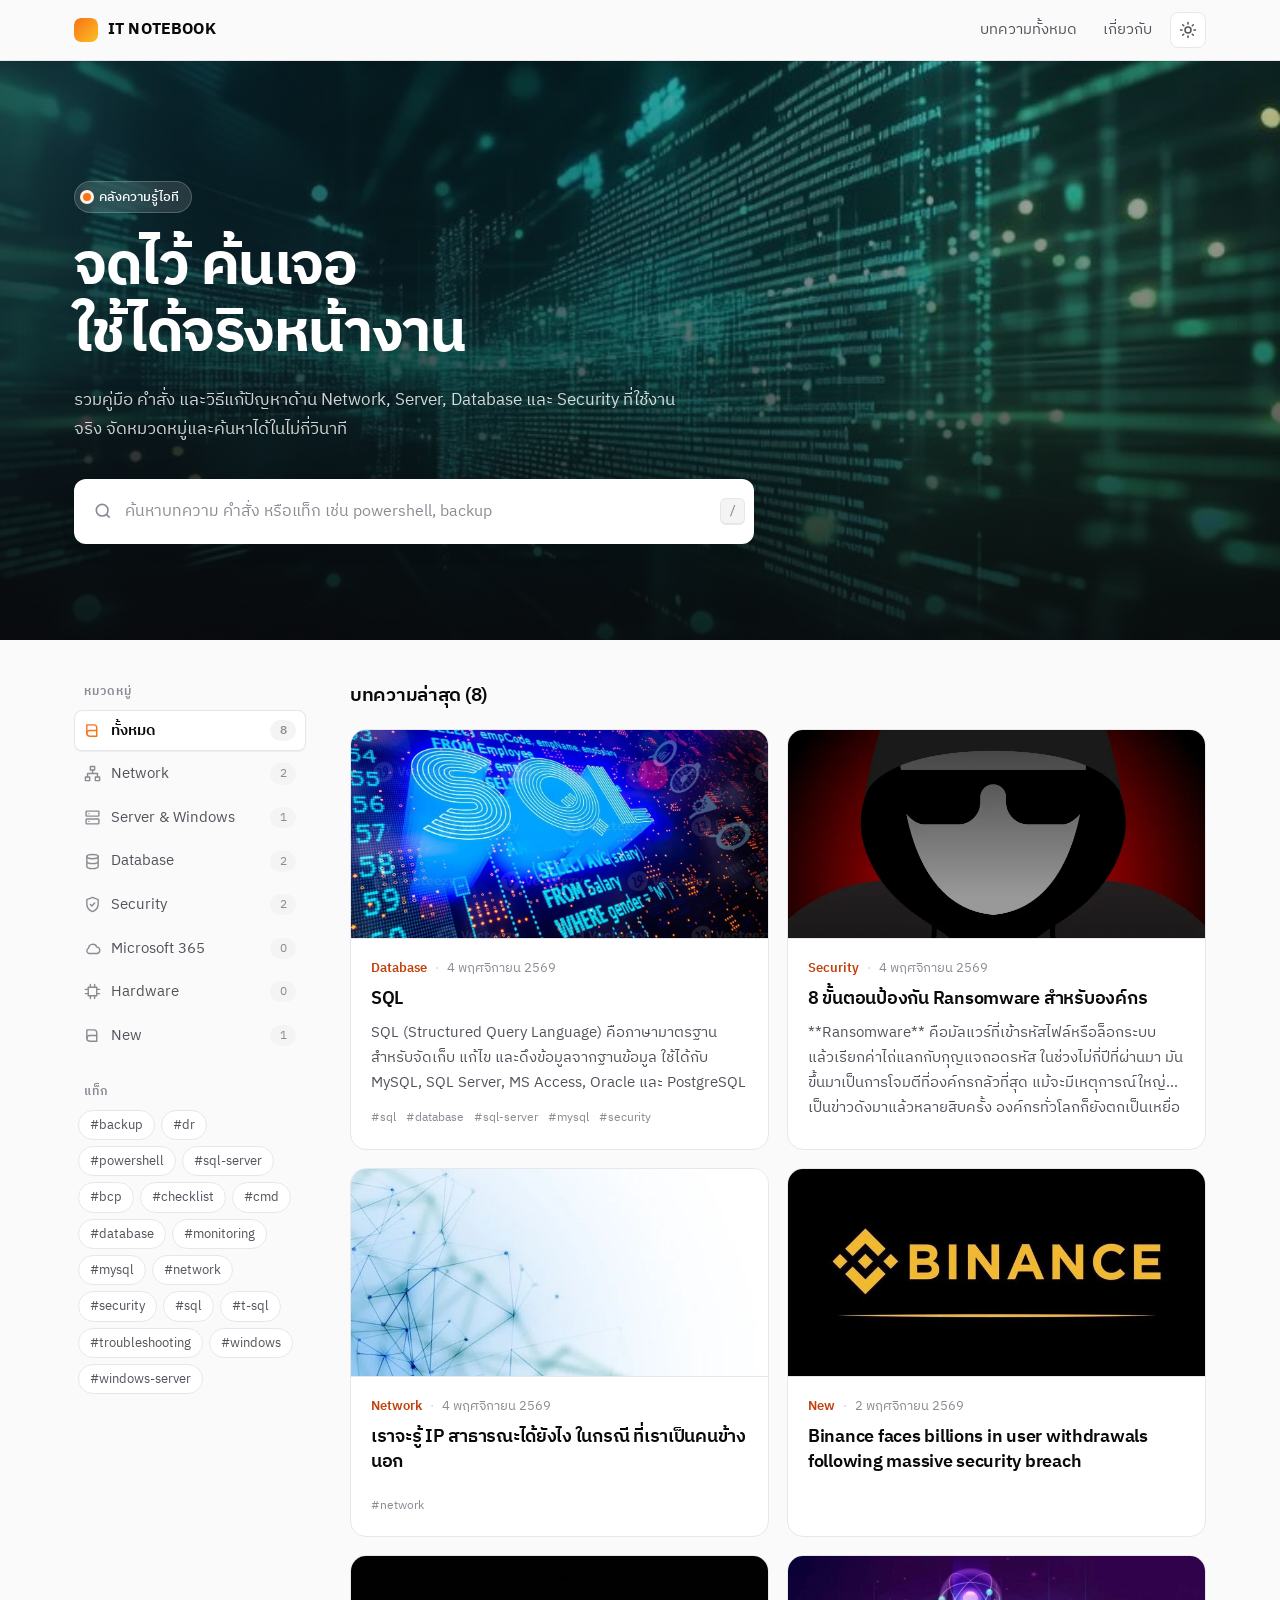
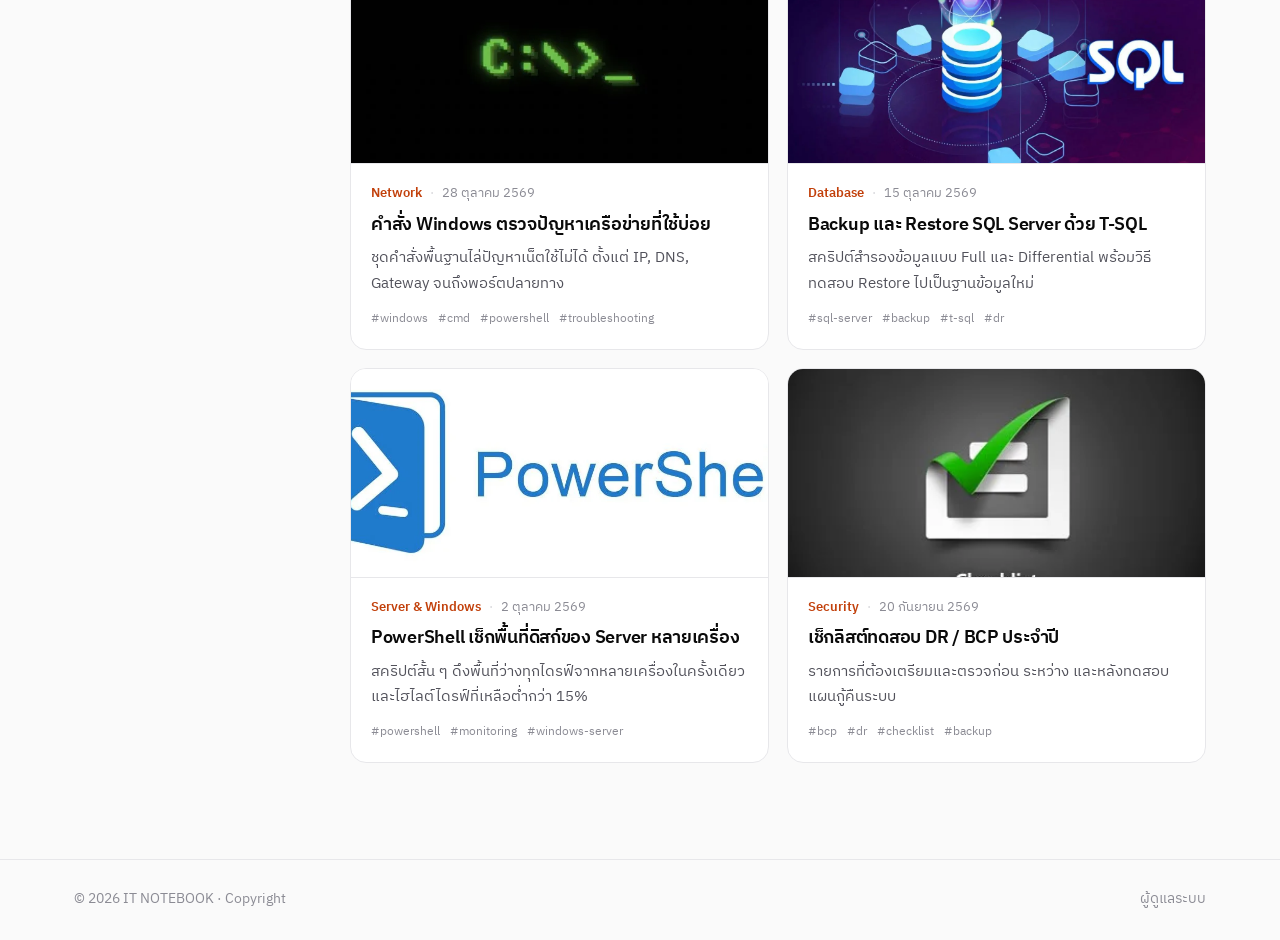
==== commit 887893ab: "Add files via upload" ====
--- a/index.html
+++ b/index.html
@@ -3,6 +3,7 @@
 <head>
 <meta charset="utf-8">
 <meta name="viewport" content="width=device-width, initial-scale=1">
+<link rel="icon" href="data:image/svg+xml,%3Csvg xmlns=%22http://www.w3.org/2000/svg%22 viewBox=%220 0 64 64%22%3E%3Crect width=%2264%22 height=%2264%22 rx=%2216%22 fill=%22%23f97316%22/%3E%3C/svg%3E">
 <title>คลังความรู้ IT</title>
 <meta name="theme-color" content="#fafafa">
 <script>try{var t=localStorage.getItem("theme");if(t)document.documentElement.dataset.theme=t}catch(e){}</script>
--- a/assets/style.css
+++ b/assets/style.css
@@ -45,7 +45,8 @@
 header.top{position:sticky;top:0;z-index:50;background:color-mix(in srgb,var(--bg) 80%,transparent);backdrop-filter:saturate(180%) blur(12px);-webkit-backdrop-filter:saturate(180%) blur(12px);border-bottom:1px solid var(--line)}
 .top .wrap{display:flex;align-items:center;justify-content:space-between;height:60px;gap:16px}
 .brand{font-weight:700;font-size:1.02rem;letter-spacing:.01em;display:flex;align-items:center;gap:10px;text-decoration:none;white-space:nowrap}
-.brand .mark{width:22px;height:22px;border-radius:7px;background:linear-gradient(135deg,var(--accent),#fbbf24);box-shadow:inset 0 0 0 1px rgba(255,255,255,.25)}
+.brand .mark{width:24px;height:24px;border-radius:7px;background:linear-gradient(135deg,var(--accent),#fbbf24);flex:0 0 auto;display:block}
+.brand img.mark{background:none;object-fit:cover}
 .top-r{display:flex;align-items:center;gap:6px}
 nav.menu{display:flex;gap:2px}
 nav.menu a{text-decoration:none;font-size:.93rem;color:var(--soft);padding:6px 12px;border-radius:var(--r-sm);transition:background .15s,color .15s}
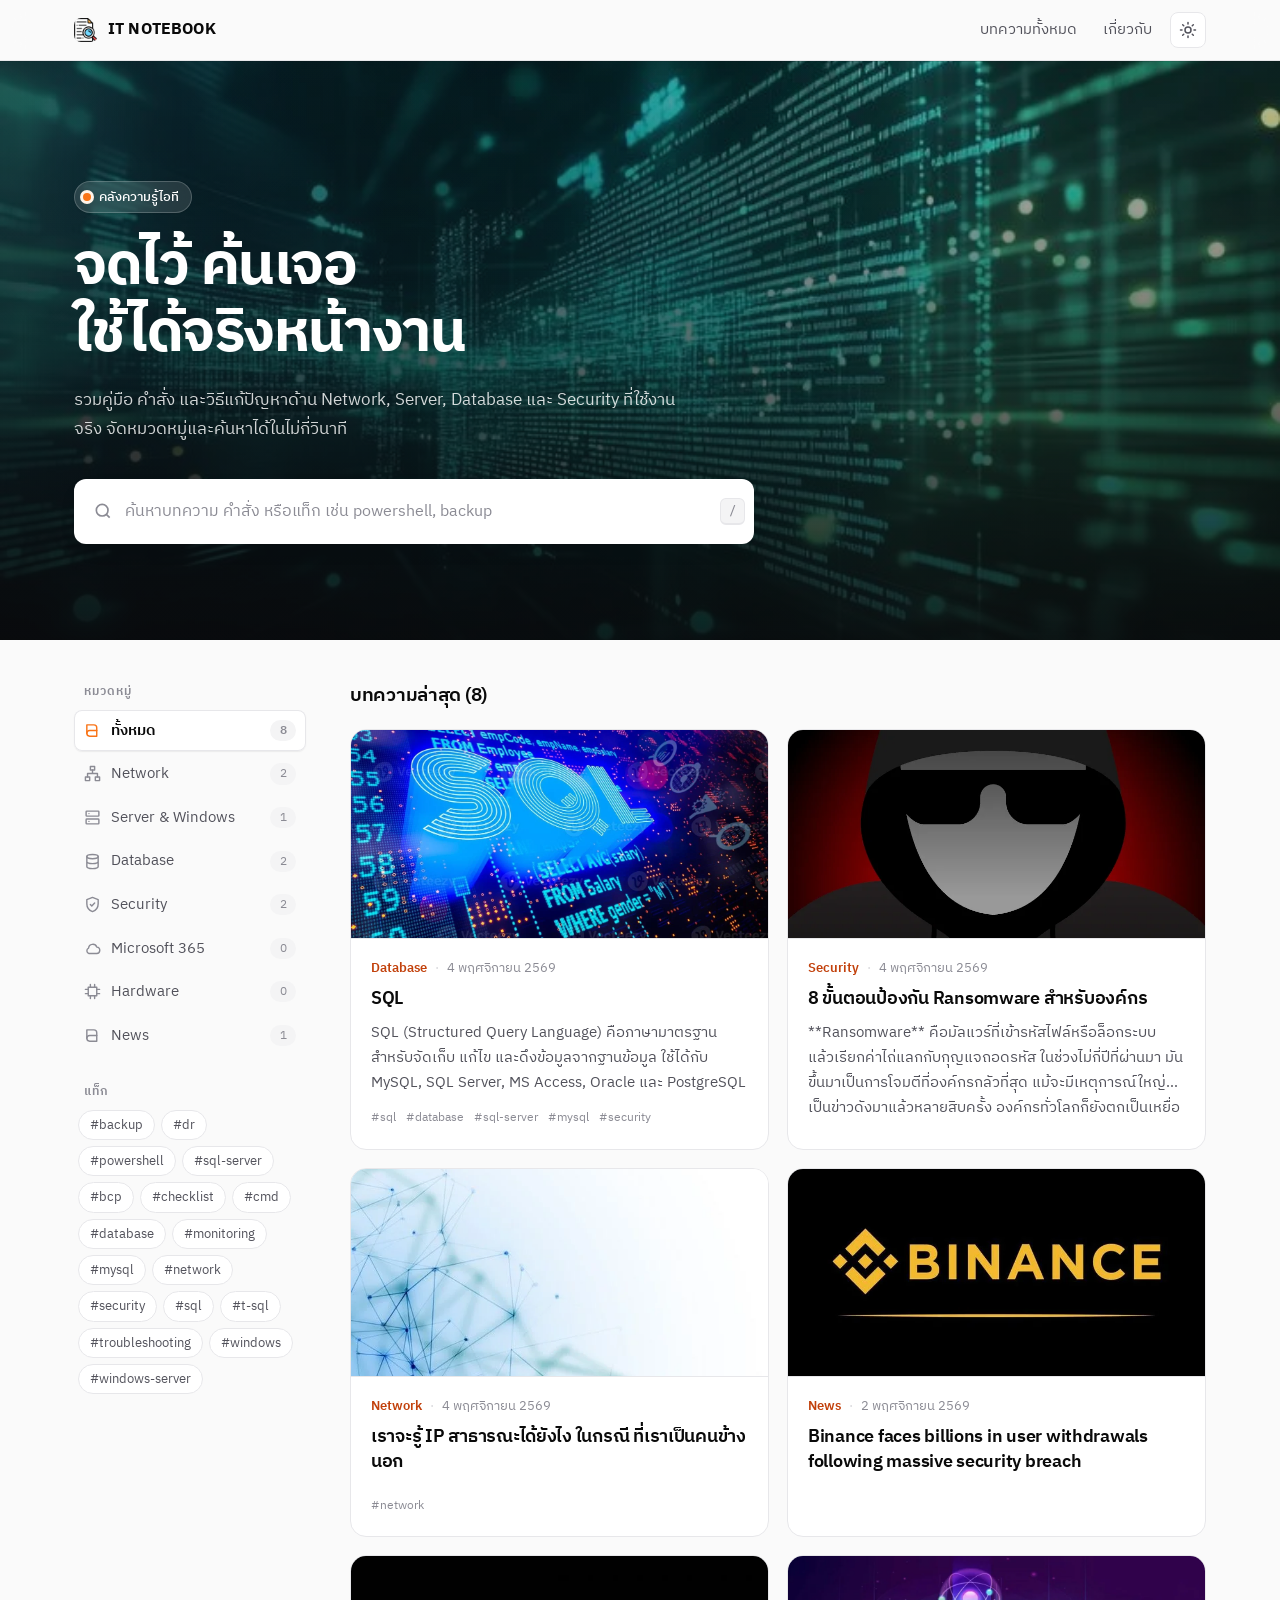
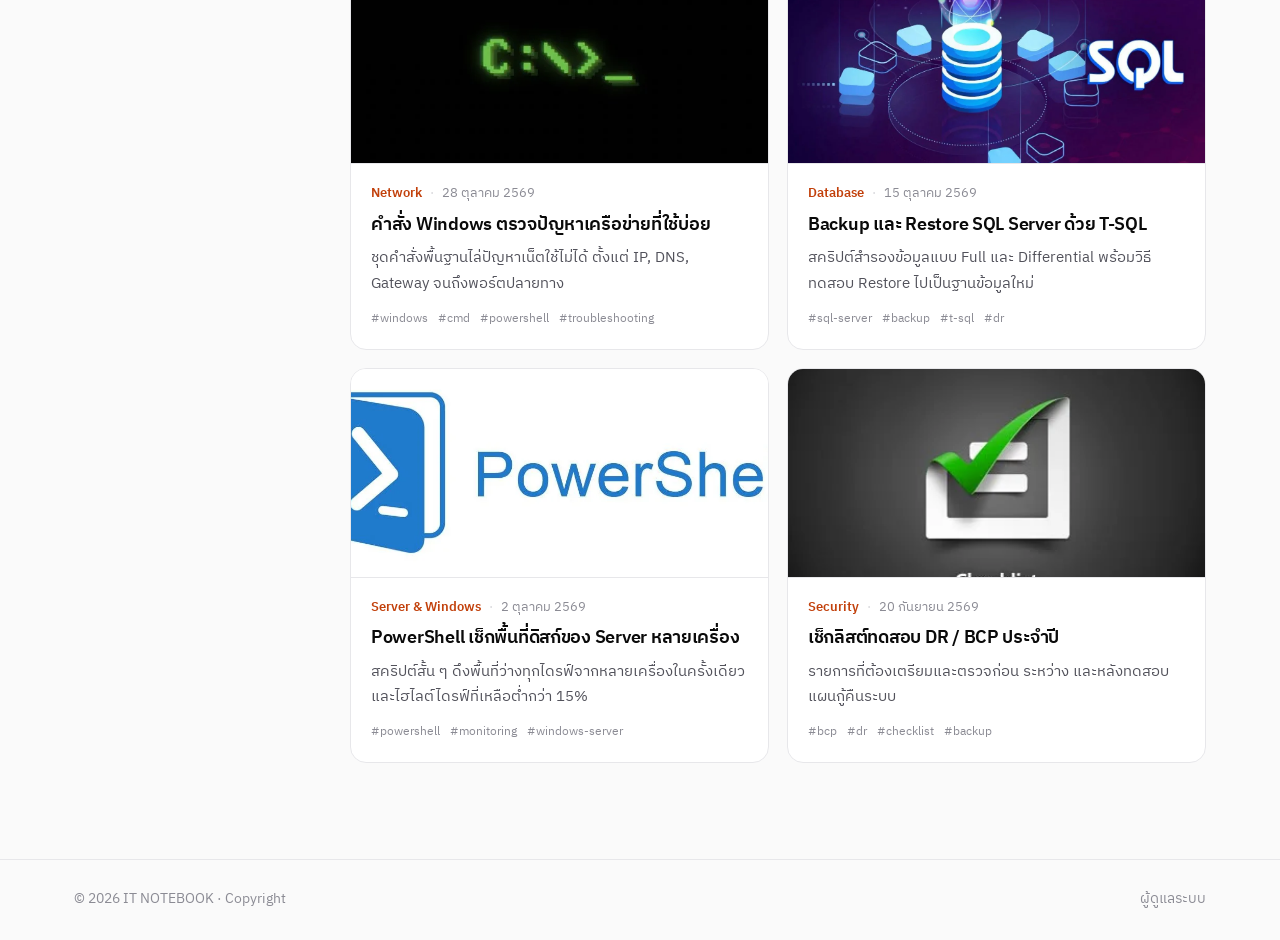
==== commit efdb2794: "Update index.html" ====
--- a/index.html
+++ b/index.html
@@ -3,7 +3,7 @@
 <head>
 <meta charset="utf-8">
 <meta name="viewport" content="width=device-width, initial-scale=1">
-<link rel="icon" href="data:image/svg+xml,%3Csvg xmlns=%22http://www.w3.org/2000/svg%22 viewBox=%220 0 64 64%22%3E%3Crect width=%2264%22 height=%2264%22 rx=%2216%22 fill=%22%23f97316%22/%3E%3C/svg%3E">
+<!--link rel="icon" href="data:image/svg+xml,%3Csvg xmlns=%22http://www.w3.org/2000/svg%22 viewBox=%220 0 64 64%22%3E%3Crect width=%2264%22 height=%2264%22 rx=%2216%22 fill=%22%23f97316%22/%3E%3C/svg%3E"-->
 <title>คลังความรู้ IT</title>
 <meta name="theme-color" content="#fafafa">
 <script>try{var t=localStorage.getItem("theme");if(t)document.documentElement.dataset.theme=t}catch(e){}</script>
